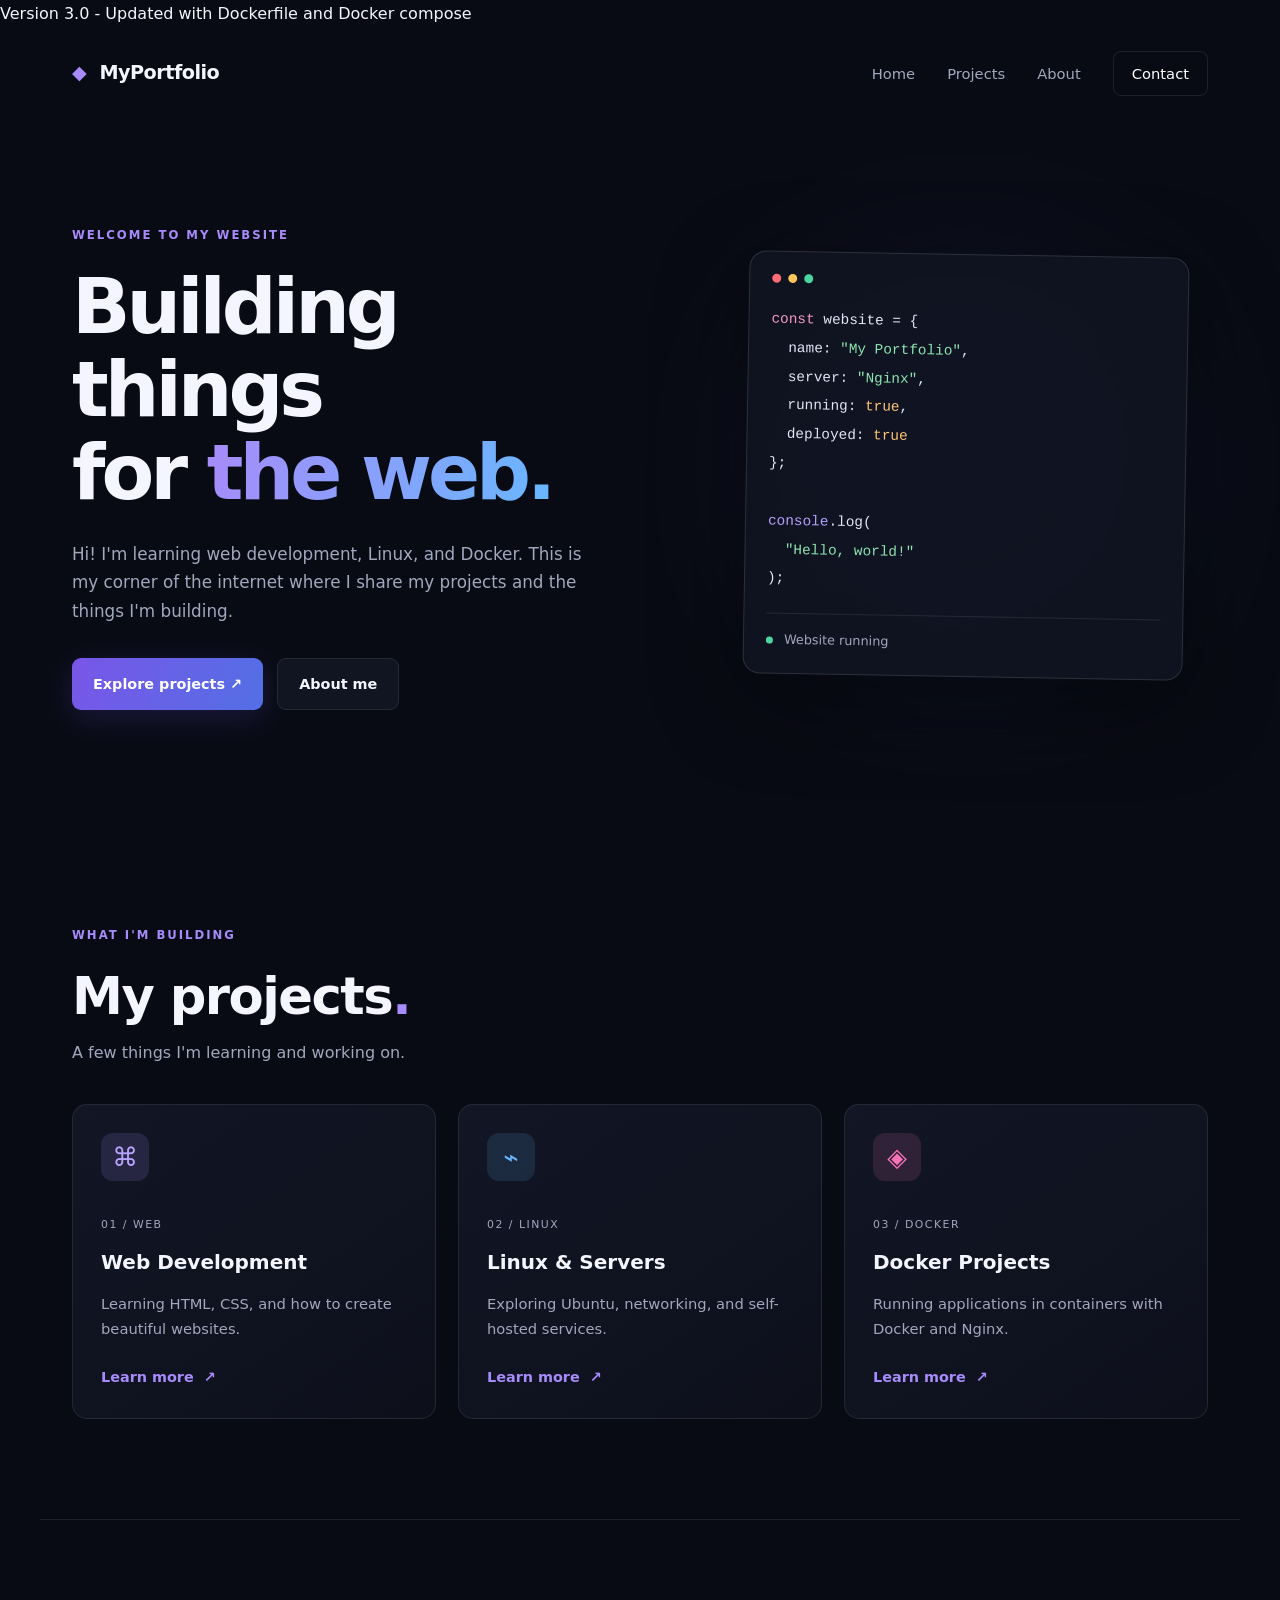
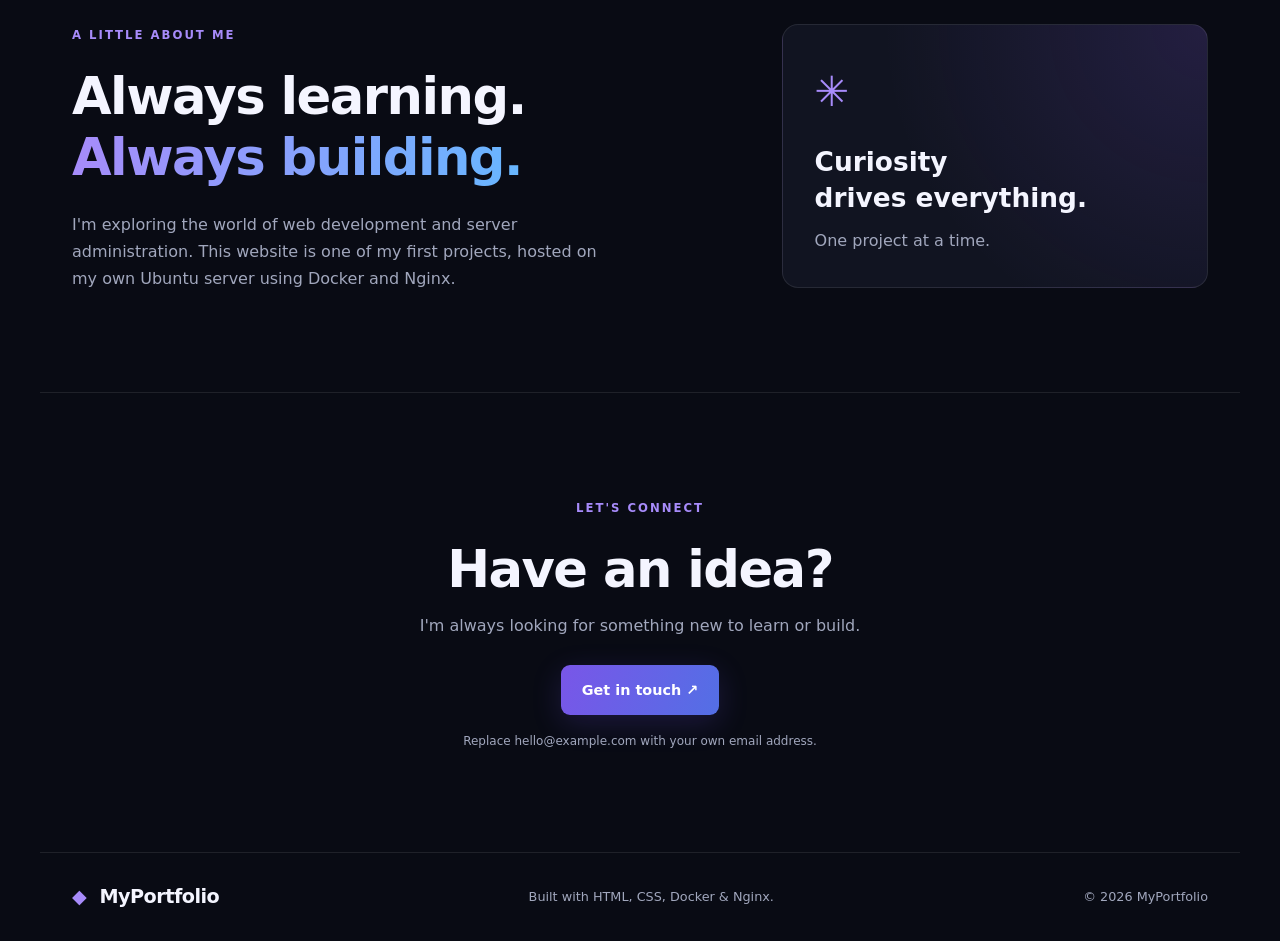
==== html/index.html @ b4fefd3a "Initial commit: Dockerized Nginx web server" ====
<!DOCTYPE html>
<html lang="en">
<head>
    <meta charset="UTF-8">
    <meta name="viewport" content="width=device-width, initial-scale=1.0">
    <meta name="description" content="My personal portfolio and web development projects.">
    <title>My Portfolio | Home</title>
    <link rel="stylesheet" href="style.css">
    <p>Version 3.0 - Updated with Dockerfile and Docker compose</p>
</head>
<body>

    <header class="navbar">
        <a href="#" class="logo"><span>◆</span> MyPortfolio</a>

        <nav>
            <a href="#home">Home</a>
            <a href="#projects">Projects</a>
            <a href="#about">About</a>
            <a href="#contact" class="nav-button">Contact</a>
        </nav>
    </header>

    <main>
        <section class="hero" id="home">
            <div class="hero-content">
                <span class="tag">WELCOME TO MY WEBSITE</span>

                <h1>Building things<br>for <span>the web.</span></h1>

                <p>
                    Hi! I'm learning web development, Linux, and Docker.
                    This is my corner of the internet where I share my
                    projects and the things I'm building.
                </p>

                <div class="hero-buttons">
                    <a href="#projects" class="button primary">Explore projects ↗</a>
                    <a href="#about" class="button secondary">About me</a>
                </div>
            </div>

            <div class="hero-art">
                <div class="glow"></div>
                <div class="code-card">
                    <div class="window-dots">
                        <span></span><span></span><span></span>
                    </div>
                    <pre><span class="pink">const</span> website = {
  name: <span class="green">"My Portfolio"</span>,
  server: <span class="green">"Nginx"</span>,
  running: <span class="orange">true</span>,
  deployed: <span class="orange">true</span>
};

<span class="purple">console</span>.log(
  <span class="green">"Hello, world!"</span>
);</pre>
                    <div class="status"><span></span> Website running</div>
                </div>
            </div>
        </section>

        <section class="projects section" id="projects">
            <div class="section-heading">
                <span class="tag">WHAT I'M BUILDING</span>
                <h2>My projects<span>.</span></h2>
                <p>A few things I'm learning and working on.</p>
            </div>

            <div class="project-grid">
                <article class="project-card">
                    <div class="project-icon purple-icon">⌘</div>
                    <span class="project-label">01 / WEB</span>
                    <h3>Web Development</h3>
                    <p>Learning HTML, CSS, and how to create beautiful websites.</p>
                    <a href="#contact">Learn more <span>↗</span></a>
                </article>

                <article class="project-card">
                    <div class="project-icon blue-icon">⌁</div>
                    <span class="project-label">02 / LINUX</span>
                    <h3>Linux & Servers</h3>
                    <p>Exploring Ubuntu, networking, and self-hosted services.</p>
                    <a href="#contact">Learn more <span>↗</span></a>
                </article>

                <article class="project-card">
                    <div class="project-icon pink-icon">◈</div>
                    <span class="project-label">03 / DOCKER</span>
                    <h3>Docker Projects</h3>
                    <p>Running applications in containers with Docker and Nginx.</p>
                    <a href="#contact">Learn more <span>↗</span></a>
                </article>
            </div>
        </section>

        <section class="about section" id="about">
            <div class="about-content">
                <span class="tag">A LITTLE ABOUT ME</span>
                <h2>Always learning.<br><span>Always building.</span></h2>
                <p>
                    I'm exploring the world of web development and server
                    administration. This website is one of my first projects,
                    hosted on my own Ubuntu server using Docker and Nginx.
                </p>
            </div>
            <div class="about-badge">
                <span class="badge-symbol">✳</span>
                <h3>Curiosity<br>drives everything.</h3>
                <p>One project at a time.</p>
            </div>
        </section>

        <section class="contact section" id="contact">
            <span class="tag">LET'S CONNECT</span>
            <h2>Have an idea?</h2>
            <p>I'm always looking for something new to learn or build.</p>
            <a class="button primary" href="mailto:hello@example.com">
                Get in touch ↗
            </a>
            <p class="small-note">
                Replace hello@example.com with your own email address.
            </p>
        </section>
    </main>

    <footer>
        <a href="#home" class="logo"><span>◆</span> MyPortfolio</a>
        <p>Built with HTML, CSS, Docker & Nginx.</p>
        <p>© 2026 MyPortfolio</p>
    </footer>

</body>
</html>
---- html/style.css ----
/* ---------- Base styles ---------- */

:root {
    --background: #090b14;
    --surface: #111421;
    --surface-light: #171b2b;
    --text: #f4f5ff;
    --muted: #a1a7bd;
    --purple: #a78bfa;
    --blue: #67b7ff;
    --border: rgba(255, 255, 255, 0.09);
}

* {
    margin: 0;
    padding: 0;
    box-sizing: border-box;
}

html {
    scroll-behavior: smooth;
    scroll-padding-top: 90px;
}

body {
    font-family: Inter, ui-sans-serif, system-ui, -apple-system,
        BlinkMacSystemFont, "Segoe UI", sans-serif;
    background: var(--background);
    color: var(--text);
    line-height: 1.7;
}

a {
    color: inherit;
    text-decoration: none;
}

::selection {
    background: #8b5cf6;
    color: white;
}

/* ---------- Navigation ---------- */

.navbar {
    max-width: 1200px;
    margin: 0 auto;
    padding: 24px 32px;
    display: flex;
    justify-content: space-between;
    align-items: center;
    gap: 24px;
}

.logo {
    font-size: 1.2rem;
    font-weight: 800;
    letter-spacing: -0.5px;
}

.logo span {
    color: var(--purple);
    margin-right: 7px;
}

nav {
    display: flex;
    align-items: center;
    gap: 32px;
}

nav a {
    color: var(--muted);
    font-size: 0.92rem;
    transition: color 0.2s ease;
}

nav a:hover {
    color: white;
}

nav .nav-button {
    border: 1px solid var(--border);
    padding: 9px 18px;
    border-radius: 8px;
    color: white;
}

/* ---------- Hero section ---------- */

.hero {
    max-width: 1200px;
    min-height: 590px;
    padding: 100px 32px 110px;
    margin: 0 auto;
    display: grid;
    grid-template-columns: 1.1fr 0.9fr;
    align-items: center;
    gap: 60px;
}

.tag {
    display: inline-block;
    color: var(--purple);
    font-size: 0.73rem;
    font-weight: 800;
    letter-spacing: 2px;
    margin-bottom: 20px;
}

.hero h1 {
    font-size: clamp(3rem, 6vw, 5.2rem);
    line-height: 1.08;
    letter-spacing: -4px;
    font-weight: 800;
}

.hero h1 span,
.about h2 span {
    background: linear-gradient(100deg, var(--purple), var(--blue));
    -webkit-background-clip: text;
    background-clip: text;
    color: transparent;
}

.hero-content > p {
    max-width: 510px;
    margin-top: 25px;
    color: var(--muted);
    font-size: 1.05rem;
}

.hero-buttons {
    display: flex;
    flex-wrap: wrap;
    gap: 14px;
    margin-top: 32px;
}

.button {
    display: inline-flex;
    align-items: center;
    justify-content: center;
    gap: 8px;
    border-radius: 9px;
    padding: 13px 21px;
    font-weight: 700;
    font-size: 0.9rem;
    transition: transform 0.2s ease, opacity 0.2s ease;
}

.button:hover {
    transform: translateY(-3px);
}

.primary {
    color: #fff;
    background: linear-gradient(110deg, #7956e8, #536fe5);
    box-shadow: 0 8px 30px rgba(104, 81, 229, 0.2);
}

.secondary {
    border: 1px solid var(--border);
    background: var(--surface);
}

/* ---------- Code illustration ---------- */

.hero-art {
    position: relative;
    display: grid;
    place-items: center;
    min-height: 330px;
}

.glow {
    position: absolute;
    width: 270px;
    height: 270px;
    background: linear-gradient(135deg, #7048e8, #168ed8);
    filter: blur(100px);
    opacity: 0.3;
    border-radius: 50%;
}

.code-card {
    position: relative;
    width: 100%;
    max-width: 440px;
    padding: 22px;
    border: 1px solid rgba(255, 255, 255, 0.13);
    border-radius: 17px;
    background: rgba(17, 20, 33, 0.92);
    box-shadow: 0 25px 90px rgba(0, 0, 0, 0.4);
    transform: rotate(1deg);
}

.window-dots {
    display: flex;
    gap: 7px;
    margin-bottom: 22px;
}

.window-dots span,
.status span {
    display: inline-block;
    width: 9px;
    height: 9px;
    border-radius: 50%;
}

.window-dots span:nth-child(1) {
    background: #ff6b77;
}

.window-dots span:nth-child(2) {
    background: #ffc45c;
}

.window-dots span:nth-child(3) {
    background: #4bd6a0;
}

.code-card pre {
    font-family: "SFMono-Regular", Consolas, monospace;
    font-size: clamp(0.72rem, 1.2vw, 0.9rem);
    line-height: 2;
    white-space: pre-wrap;
    overflow-wrap: anywhere;
    color: #e1e5f5;
}

.pink {
    color: #f59ac2;
}

.green {
    color: #8ce5b0;
}

.orange {
    color: #ffc477;
}

.purple {
    color: #b5a0ff;
}

.status {
    margin-top: 20px;
    padding-top: 15px;
    border-top: 1px solid var(--border);
    color: var(--muted);
    font-size: 0.8rem;
}

.status span {
    background: #4bd6a0;
    width: 7px;
    height: 7px;
    margin-right: 7px;
}

/* ---------- General sections ---------- */

.section {
    max-width: 1200px;
    margin: 0 auto;
    padding: 100px 32px;
}

.section-heading {
    margin-bottom: 38px;
}

.section-heading h2,
.contact h2 {
    font-size: clamp(2.2rem, 4vw, 3.2rem);
    line-height: 1.2;
    letter-spacing: -1.5px;
}

.section-heading h2 span {
    color: var(--purple);
}

.section-heading > p,
.contact > p {
    color: var(--muted);
    margin-top: 12px;
}

/* ---------- Project cards ---------- */

.project-grid {
    display: grid;
    grid-template-columns: repeat(3, minmax(0, 1fr));
    gap: 22px;
}

.project-card {
    padding: 28px;
    border-radius: 15px;
    border: 1px solid var(--border);
    background: linear-gradient(145deg, #121625, #0d101b);
    transition: transform 0.25s ease, border-color 0.25s ease;
}

.project-card:hover {
    transform: translateY(-6px);
    border-color: rgba(167, 139, 250, 0.5);
}

.project-icon {
    width: 48px;
    height: 48px;
    display: grid;
    place-items: center;
    font-size: 1.6rem;
    border-radius: 12px;
    margin-bottom: 28px;
}

.purple-icon {
    background: rgba(167, 139, 250, 0.14);
    color: #b9a4ff;
}

.blue-icon {
    background: rgba(103, 183, 255, 0.13);
    color: #67b7ff;
}

.pink-icon {
    background: rgba(244, 114, 182, 0.13);
    color: #f472b6;
}

.project-label {
    color: var(--muted);
    font-size: 0.68rem;
    letter-spacing: 1.5px;
}

.project-card h3 {
    margin-top: 8px;
    font-size: 1.25rem;
}

.project-card p {
    margin: 12px 0 22px;
    color: var(--muted);
    font-size: 0.92rem;
}

.project-card > a {
    color: var(--purple);
    font-size: 0.9rem;
    font-weight: 700;
}

.project-card > a span {
    margin-left: 5px;
}

/* ---------- About section ---------- */

.about {
    display: grid;
    grid-template-columns: 1.2fr 0.8fr;
    gap: 70px;
    align-items: center;
    border-top: 1px solid var(--border);
}

.about h2 {
    font-size: clamp(2.3rem, 4vw, 3.5rem);
    line-height: 1.2;
    letter-spacing: -1.5px;
}

.about-content > p {
    max-width: 540px;
    margin-top: 22px;
    color: var(--muted);
}

.about-badge {
    padding: 32px;
    border: 1px solid var(--border);
    border-radius: 16px;
    background: radial-gradient(
        circle at top right,
        rgba(139, 92, 246, 0.15),
        transparent 65%
    ), var(--surface);
}

.badge-symbol {
    font-size: 2.6rem;
    color: var(--purple);
}

.about-badge h3 {
    font-size: 1.65rem;
    line-height: 1.35;
    margin-top: 16px;
}

.about-badge p {
    color: var(--muted);
    margin-top: 12px;
}

/* ---------- Contact section ---------- */

.contact {
    text-align: center;
    border-top: 1px solid var(--border);
}

.contact .button {
    margin-top: 25px;
}

.contact .small-note {
    font-size: 0.75rem;
    margin-top: 16px;
}

/* ---------- Footer ---------- */

footer {
    max-width: 1200px;
    margin: 0 auto;
    padding: 28px 32px;
    display: flex;
    justify-content: space-between;
    align-items: center;
    gap: 20px;
    border-top: 1px solid var(--border);
}

footer p {
    color: var(--muted);
    font-size: 0.8rem;
}

/* ---------- Mobile layout ---------- */

@media (max-width: 800px) {
    .hero {
        grid-template-columns: 1fr;
        padding-top: 65px;
        gap: 35px;
    }

    .hero-art {
        min-height: 280px;
    }

    .project-grid {
        grid-template-columns: 1fr;
    }

    .about {
        grid-template-columns: 1fr;
        gap: 35px;
    }

    footer {
        flex-wrap: wrap;
    }
}

@media (max-width: 520px) {
    .navbar {
        padding: 20px;
        flex-wrap: wrap;
    }

    nav {
        width: 100%;
        justify-content: space-between;
        gap: 12px;
    }

    nav a {
        font-size: 0.82rem;
    }

    nav .nav-button {
        padding: 6px 10px;
    }

    .hero,
    .section {
        padding: 65px 22px;
    }

    .hero h1 {
        font-size: 3rem;
        letter-spacing: -2px;
    }

    .code-card {
        padding: 17px;
    }

    footer {
        padding: 25px 22px;
        flex-direction: column;
        align-items: flex-start;
    }
}
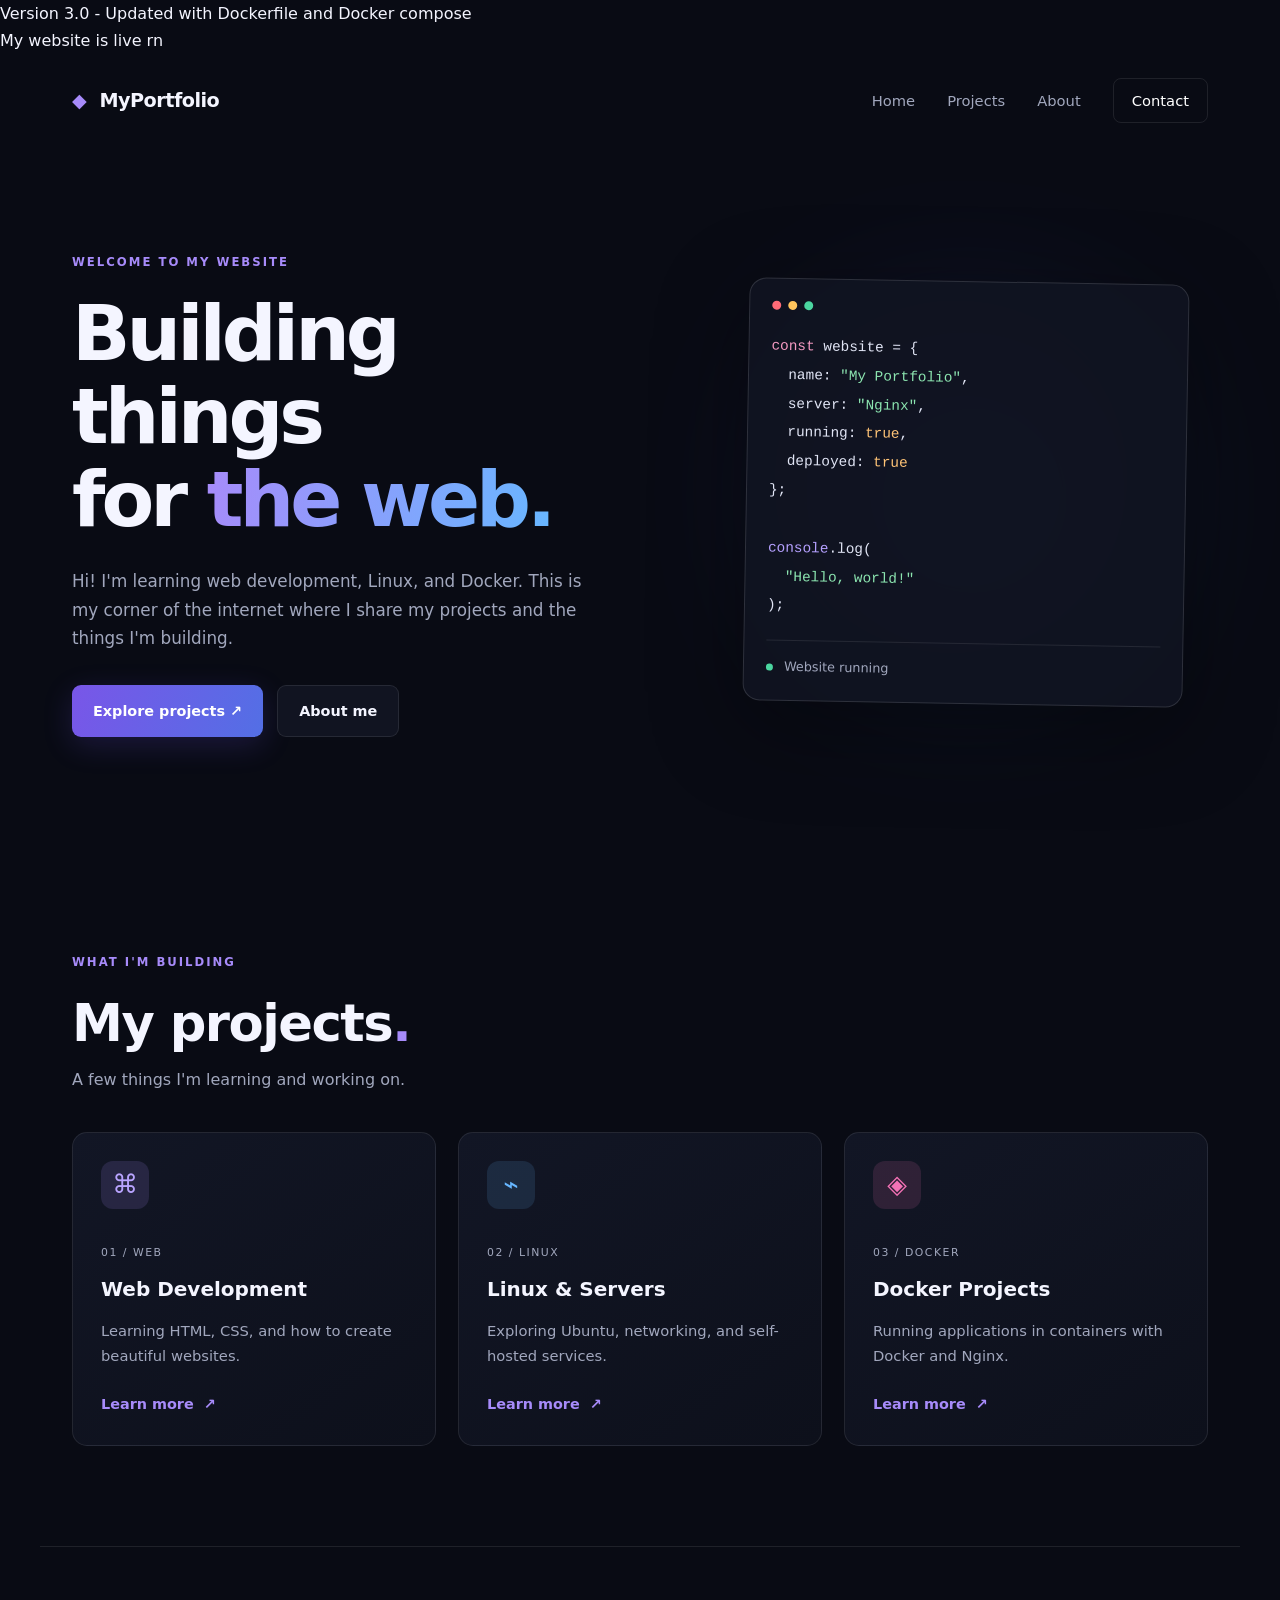
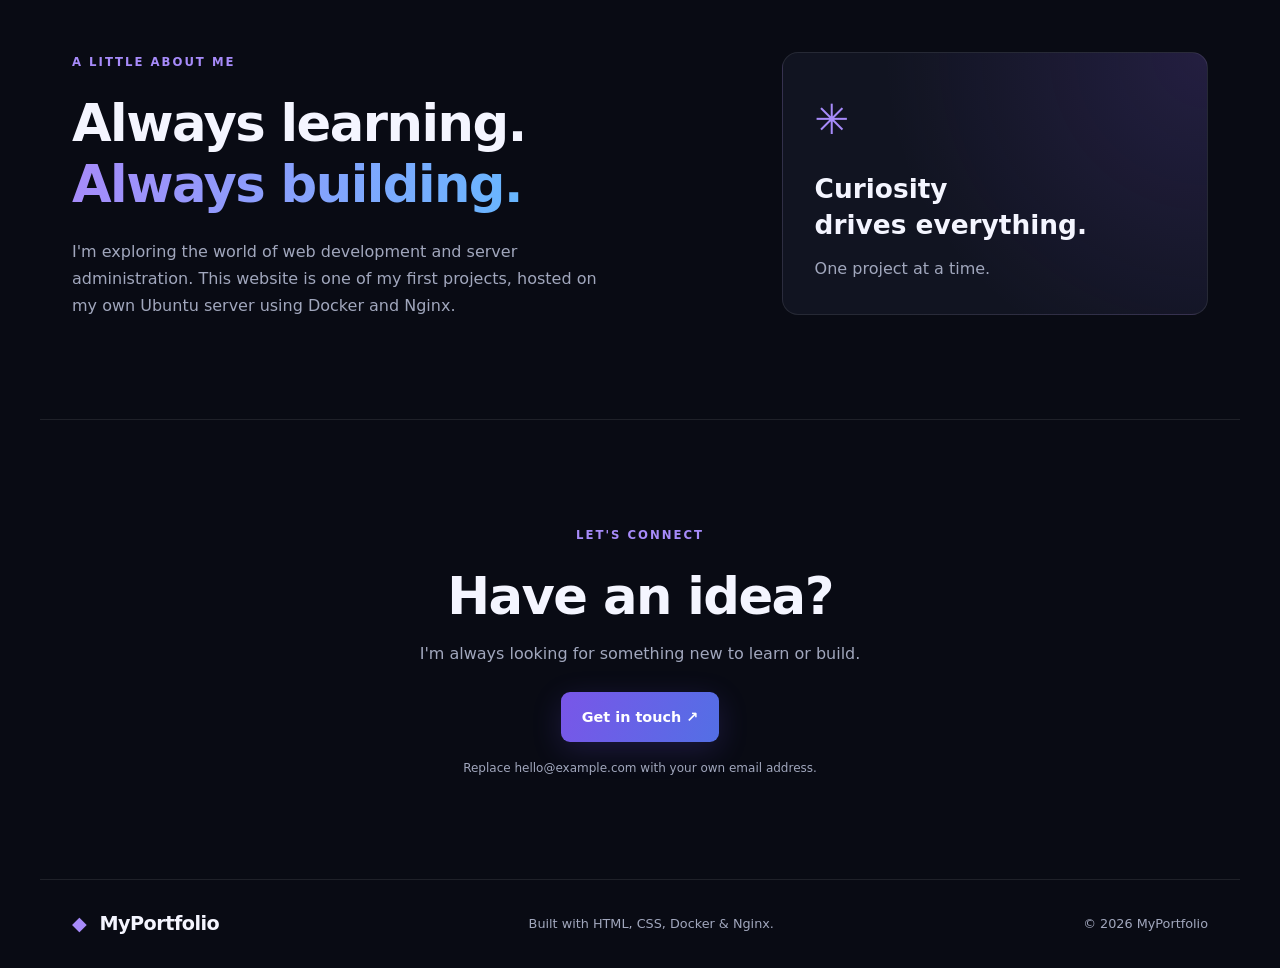
==== commit f8f58855: "Update website" ====
--- a/html/index.html
+++ b/html/index.html
@@ -8,6 +8,7 @@
     <title>My Portfolio | Home</title>
     <link rel="stylesheet" href="style.css">
     <p>Version 3.0 - Updated with Dockerfile and Docker compose</p>
+    <p>My website is live rn</p>
 </head>
 <body>
 
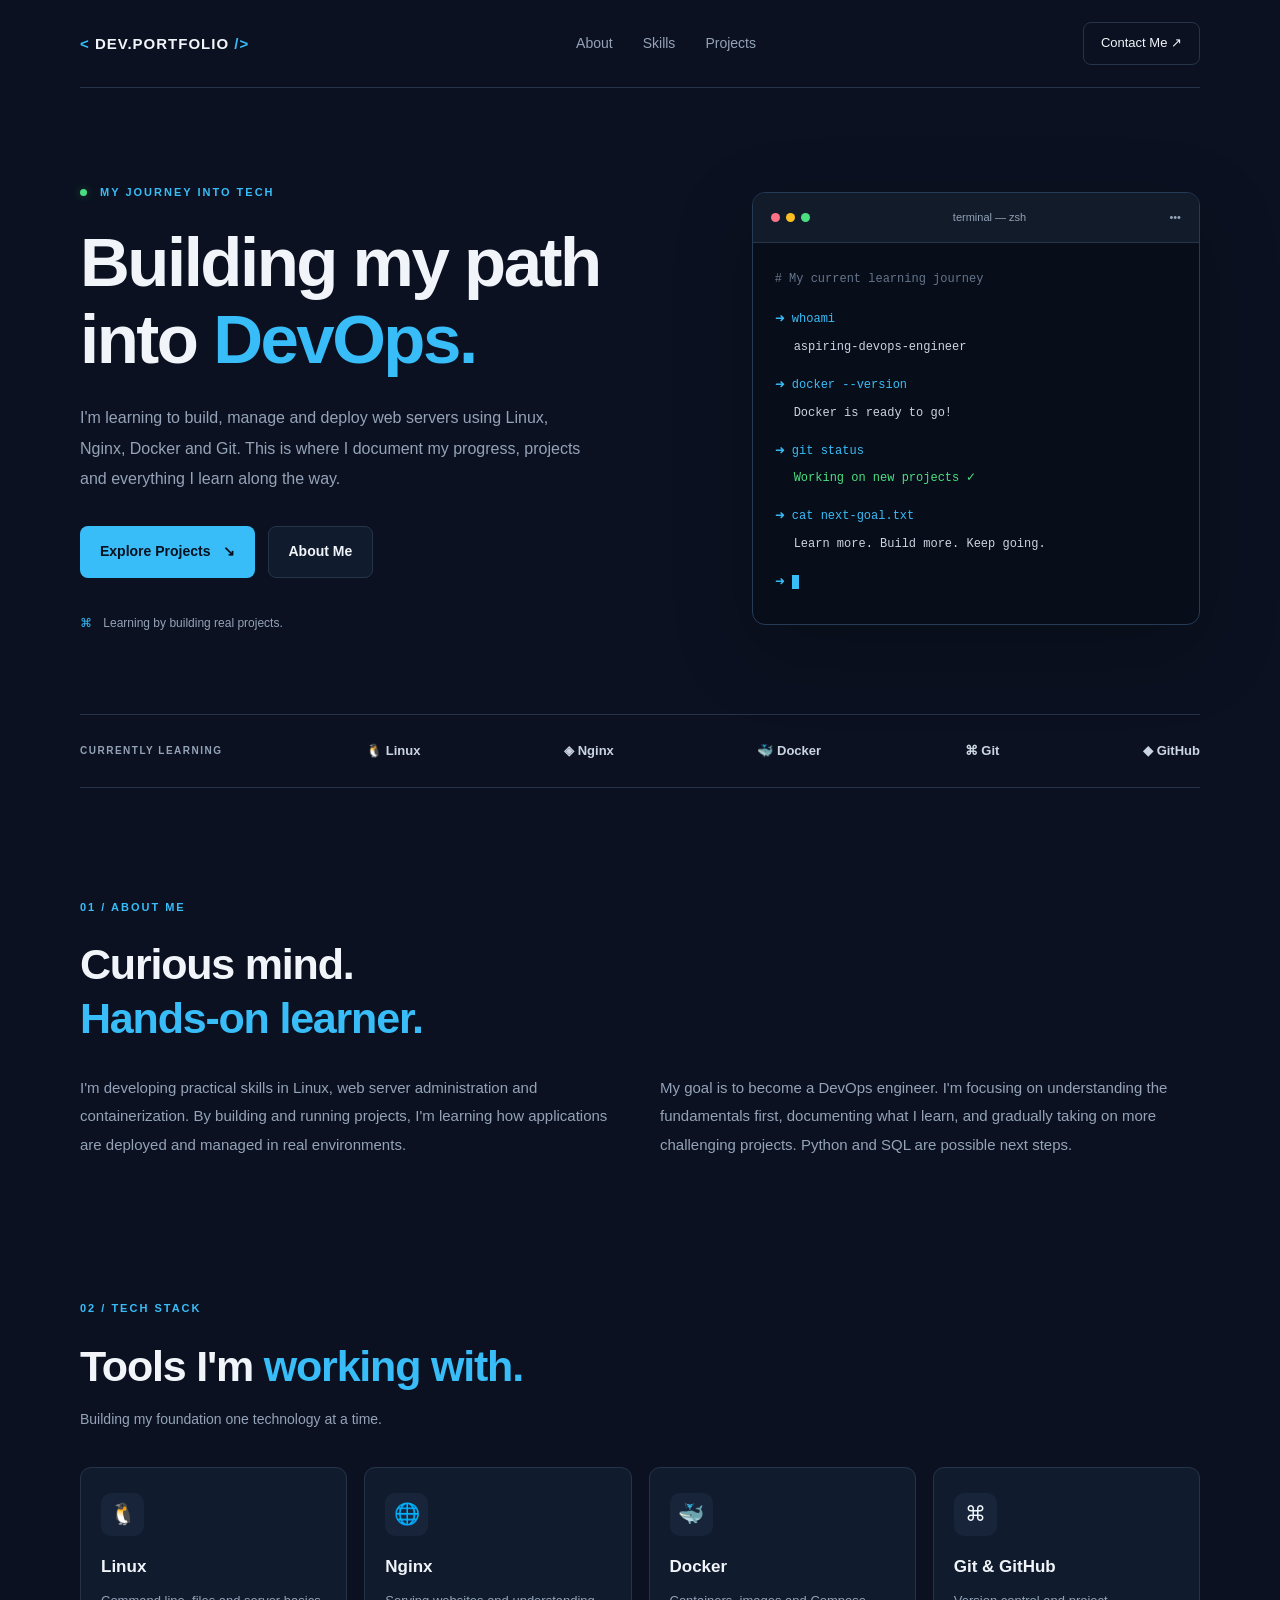
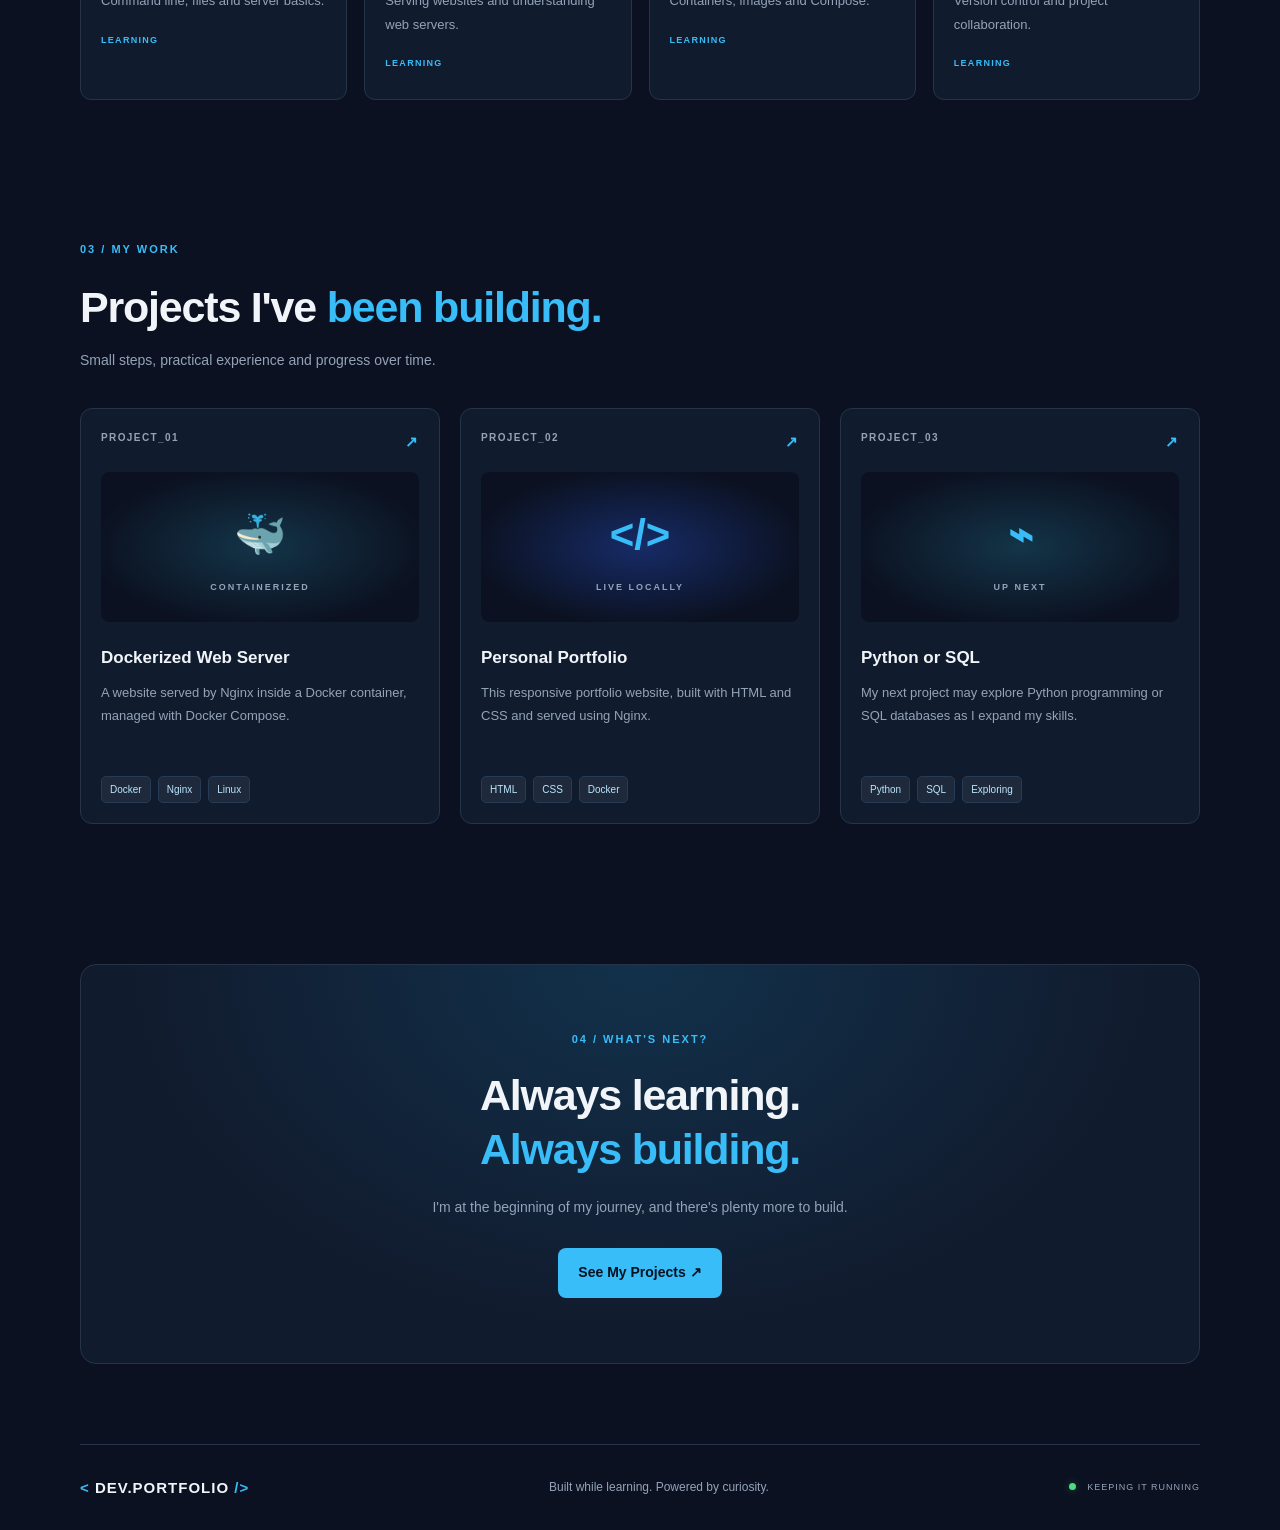
==== commit 9abfbaa5: "Update portfolio design" ====
--- a/html/index.html
+++ b/html/index.html
@@ -4,134 +4,201 @@
 <head>
     <meta charset="UTF-8">
     <meta name="viewport" content="width=device-width, initial-scale=1.0">
-    <meta name="description" content="My personal portfolio and web development projects.">
-    <title>My Portfolio | Home</title>
+    <meta name="description" content="My personal portfolio showcasing my journey into DevOps, Linux, Docker and web servers.">
+    <title>My Portfolio | Aspiring DevOps Engineer</title>
     <link rel="stylesheet" href="style.css">
-    <p>Version 3.0 - Updated with Dockerfile and Docker compose</p>
-    <p>My website is live rn</p>
 </head>
 <body>
 
     <header class="navbar">
-        <a href="#" class="logo"><span>◆</span> MyPortfolio</a>
+        <a href="#" class="logo"><span>&lt;</span> DEV.PORTFOLIO <span>/&gt;</span></a>
 
         <nav>
-            <a href="#home">Home</a>
+            <a href="#about">About</a>
+            <a href="#skills">Skills</a>
             <a href="#projects">Projects</a>
-            <a href="#about">About</a>
-            <a href="#contact" class="nav-button">Contact</a>
         </nav>
+
+        <a href="#contact" class="nav-button">Contact Me ↗</a>
     </header>
 
     <main>
-        <section class="hero" id="home">
+        <section class="hero">
             <div class="hero-content">
-                <span class="tag">WELCOME TO MY WEBSITE</span>
-
-                <h1>Building things<br>for <span>the web.</span></h1>
-
-                <p>
-                    Hi! I'm learning web development, Linux, and Docker.
-                    This is my corner of the internet where I share my
-                    projects and the things I'm building.
+                <p class="eyebrow"><span class="status-dot"></span> MY JOURNEY INTO TECH</p>
+
+                <h1>Building my path<br>into <span class="highlight">DevOps.</span></h1>
+
+                <p class="hero-description">
+                    I'm learning to build, manage and deploy web servers using
+                    Linux, Nginx, Docker and Git. This is where I document my
+                    progress, projects and everything I learn along the way.
                 </p>
 
                 <div class="hero-buttons">
-                    <a href="#projects" class="button primary">Explore projects ↗</a>
-                    <a href="#about" class="button secondary">About me</a>
-                </div>
-            </div>
-
-            <div class="hero-art">
-                <div class="glow"></div>
-                <div class="code-card">
+                    <a href="#projects" class="button primary">Explore Projects <span>↘</span></a>
+                    <a href="#about" class="button secondary">About Me</a>
+                </div>
+
+                <div class="hero-note">
+                    <span>⌘</span> Learning by building real projects.
+                </div>
+            </div>
+
+            <div class="terminal">
+                <div class="terminal-header">
                     <div class="window-dots">
                         <span></span><span></span><span></span>
                     </div>
-                    <pre><span class="pink">const</span> website = {
-  name: <span class="green">"My Portfolio"</span>,
-  server: <span class="green">"Nginx"</span>,
-  running: <span class="orange">true</span>,
-  deployed: <span class="orange">true</span>
-};
-
-<span class="purple">console</span>.log(
-  <span class="green">"Hello, world!"</span>
-);</pre>
-                    <div class="status"><span></span> Website running</div>
-                </div>
-            </div>
-        </section>
-
-        <section class="projects section" id="projects">
-            <div class="section-heading">
-                <span class="tag">WHAT I'M BUILDING</span>
-                <h2>My projects<span>.</span></h2>
-                <p>A few things I'm learning and working on.</p>
-            </div>
-
-            <div class="project-grid">
+                    <span class="terminal-title">terminal — zsh</span>
+                    <span class="terminal-menu">•••</span>
+                </div>
+
+                <div class="terminal-body">
+                    <p class="terminal-muted"># My current learning journey</p>
+                    <p><span class="prompt">➜</span> <span class="terminal-blue">whoami</span></p>
+                    <p class="terminal-output">aspiring-devops-engineer</p>
+
+                    <p><span class="prompt">➜</span> <span class="terminal-blue">docker --version</span></p>
+                    <p class="terminal-output">Docker is ready to go!</p>
+
+                    <p><span class="prompt">➜</span> <span class="terminal-blue">git status</span></p>
+                    <p class="terminal-green">Working on new projects ✓</p>
+
+                    <p><span class="prompt">➜</span> <span class="terminal-blue">cat next-goal.txt</span></p>
+                    <p class="terminal-output">Learn more. Build more. Keep going.</p>
+
+                    <p class="terminal-line"><span class="prompt">➜</span> <span class="cursor"></span></p>
+                </div>
+            </div>
+        </section>
+
+        <section class="tech-strip">
+            <span>CURRENTLY LEARNING</span>
+            <div>🐧 Linux</div>
+            <div>◈ Nginx</div>
+            <div>🐳 Docker</div>
+            <div>⌘ Git</div>
+            <div>◆ GitHub</div>
+        </section>
+
+        <section class="section" id="about">
+            <p class="eyebrow">01 / ABOUT ME</p>
+            <h2>Curious mind.<br><span class="highlight">Hands-on learner.</span></h2>
+
+            <div class="about-grid">
+                <p class="section-copy">
+                    I'm developing practical skills in Linux, web server
+                    administration and containerization. By building and
+                    running projects, I'm learning how applications are
+                    deployed and managed in real environments.
+                </p>
+
+                <p class="section-copy">
+                    My goal is to become a DevOps engineer. I'm focusing on
+                    understanding the fundamentals first, documenting what
+                    I learn, and gradually taking on more challenging projects.
+                    Python and SQL are possible next steps.
+                </p>
+            </div>
+        </section>
+
+        <section class="section" id="skills">
+            <p class="eyebrow">02 / TECH STACK</p>
+            <h2>Tools I'm <span class="highlight">working with.</span></h2>
+            <p class="section-intro">Building my foundation one technology at a time.</p>
+
+            <div class="skills-grid">
+                <article class="skill-card">
+                    <span class="skill-icon">🐧</span>
+                    <h3>Linux</h3>
+                    <p>Command line, files and server basics.</p>
+                    <span class="skill-label">LEARNING</span>
+                </article>
+
+                <article class="skill-card">
+                    <span class="skill-icon">🌐</span>
+                    <h3>Nginx</h3>
+                    <p>Serving websites and understanding web servers.</p>
+                    <span class="skill-label">LEARNING</span>
+                </article>
+
+                <article class="skill-card">
+                    <span class="skill-icon">🐳</span>
+                    <h3>Docker</h3>
+                    <p>Containers, images and Compose.</p>
+                    <span class="skill-label">LEARNING</span>
+                </article>
+
+                <article class="skill-card">
+                    <span class="skill-icon">⌘</span>
+                    <h3>Git & GitHub</h3>
+                    <p>Version control and project collaboration.</p>
+                    <span class="skill-label">LEARNING</span>
+                </article>
+            </div>
+        </section>
+
+        <section class="section" id="projects">
+            <p class="eyebrow">03 / MY WORK</p>
+            <h2>Projects I've <span class="highlight">been building.</span></h2>
+            <p class="section-intro">Small steps, practical experience and progress over time.</p>
+
+            <div class="projects-grid">
                 <article class="project-card">
-                    <div class="project-icon purple-icon">⌘</div>
-                    <span class="project-label">01 / WEB</span>
-                    <h3>Web Development</h3>
-                    <p>Learning HTML, CSS, and how to create beautiful websites.</p>
-                    <a href="#contact">Learn more <span>↗</span></a>
+                    <div class="project-number">PROJECT_01 <span>↗</span></div>
+                    <div class="project-visual docker-visual">
+                        <div class="visual-symbol">🐳</div>
+                        <span>CONTAINERIZED</span>
+                    </div>
+                    <h3>Dockerized Web Server</h3>
+                    <p>A website served by Nginx inside a Docker container, managed with Docker Compose.</p>
+                    <div class="tags">
+                        <span>Docker</span><span>Nginx</span><span>Linux</span>
+                    </div>
                 </article>
 
                 <article class="project-card">
-                    <div class="project-icon blue-icon">⌁</div>
-                    <span class="project-label">02 / LINUX</span>
-                    <h3>Linux & Servers</h3>
-                    <p>Exploring Ubuntu, networking, and self-hosted services.</p>
-                    <a href="#contact">Learn more <span>↗</span></a>
+                    <div class="project-number">PROJECT_02 <span>↗</span></div>
+                    <div class="project-visual web-visual">
+                        <div class="visual-symbol">&lt;/&gt;</div>
+                        <span>LIVE LOCALLY</span>
+                    </div>
+                    <h3>Personal Portfolio</h3>
+                    <p>This responsive portfolio website, built with HTML and CSS and served using Nginx.</p>
+                    <div class="tags">
+                        <span>HTML</span><span>CSS</span><span>Docker</span>
+                    </div>
                 </article>
 
                 <article class="project-card">
-                    <div class="project-icon pink-icon">◈</div>
-                    <span class="project-label">03 / DOCKER</span>
-                    <h3>Docker Projects</h3>
-                    <p>Running applications in containers with Docker and Nginx.</p>
-                    <a href="#contact">Learn more <span>↗</span></a>
-                </article>
-            </div>
-        </section>
-
-        <section class="about section" id="about">
-            <div class="about-content">
-                <span class="tag">A LITTLE ABOUT ME</span>
-                <h2>Always learning.<br><span>Always building.</span></h2>
-                <p>
-                    I'm exploring the world of web development and server
-                    administration. This website is one of my first projects,
-                    hosted on my own Ubuntu server using Docker and Nginx.
-                </p>
-            </div>
-            <div class="about-badge">
-                <span class="badge-symbol">✳</span>
-                <h3>Curiosity<br>drives everything.</h3>
-                <p>One project at a time.</p>
-            </div>
-        </section>
-
-        <section class="contact section" id="contact">
-            <span class="tag">LET'S CONNECT</span>
-            <h2>Have an idea?</h2>
-            <p>I'm always looking for something new to learn or build.</p>
-            <a class="button primary" href="mailto:hello@example.com">
-                Get in touch ↗
-            </a>
-            <p class="small-note">
-                Replace hello@example.com with your own email address.
-            </p>
+                    <div class="project-number">PROJECT_03 <span>↗</span></div>
+                    <div class="project-visual future-visual">
+                        <div class="visual-symbol">⌁</div>
+                        <span>UP NEXT</span>
+                    </div>
+                    <h3>Python or SQL</h3>
+                    <p>My next project may explore Python programming or SQL databases as I expand my skills.</p>
+                    <div class="tags">
+                        <span>Python</span><span>SQL</span><span>Exploring</span>
+                    </div>
+                </article>
+            </div>
+        </section>
+
+        <section class="contact-section" id="contact">
+            <p class="eyebrow">04 / WHAT'S NEXT?</p>
+            <h2>Always learning.<br><span class="highlight">Always building.</span></h2>
+            <p>I'm at the beginning of my journey, and there's plenty more to build.</p>
+            <a href="#projects" class="button primary">See My Projects ↗</a>
         </section>
     </main>
 
     <footer>
-        <a href="#home" class="logo"><span>◆</span> MyPortfolio</a>
-        <p>Built with HTML, CSS, Docker & Nginx.</p>
-        <p>© 2026 MyPortfolio</p>
+        <a href="#" class="logo"><span>&lt;</span> DEV.PORTFOLIO <span>/&gt;</span></a>
+        <p>Built while learning. Powered by curiosity.</p>
+        <span class="footer-status"><span class="status-dot"></span> KEEPING IT RUNNING</span>
     </footer>
 
 </body>
-</html>
+</html>
--- a/html/style.css
+++ b/html/style.css
@@ -1,34 +1,33 @@
 
-/* ---------- Base styles ---------- */
+/* =========================
+   COLORS AND GLOBAL STYLES
+========================= */
 
 :root {
-    --background: #090b14;
-    --surface: #111421;
-    --surface-light: #171b2b;
-    --text: #f4f5ff;
-    --muted: #a1a7bd;
-    --purple: #a78bfa;
-    --blue: #67b7ff;
-    --border: rgba(255, 255, 255, 0.09);
+    --bg: #0b1120;
+    --surface: #111b2e;
+    --surface-light: #17243a;
+    --text: #f1f5f9;
+    --muted: #94a3b8;
+    --accent: #38bdf8;
+    --accent-dark: #0284c7;
+    --border: #263449;
+    --green: #4ade80;
 }
 
 * {
     margin: 0;
     padding: 0;
     box-sizing: border-box;
-}
-
-html {
     scroll-behavior: smooth;
-    scroll-padding-top: 90px;
 }
 
 body {
-    font-family: Inter, ui-sans-serif, system-ui, -apple-system,
-        BlinkMacSystemFont, "Segoe UI", sans-serif;
-    background: var(--background);
+    background: var(--bg);
     color: var(--text);
+    font-family: -apple-system, BlinkMacSystemFont, "Segoe UI", sans-serif;
     line-height: 1.7;
+    -webkit-font-smoothing: antialiased;
 }
 
 a {
@@ -37,104 +36,120 @@
 }
 
 ::selection {
-    background: #8b5cf6;
-    color: white;
-}
-
-/* ---------- Navigation ---------- */
+    background: var(--accent);
+    color: var(--bg);
+}
+
+/* =========================
+   NAVIGATION
+========================= */
 
 .navbar {
-    max-width: 1200px;
+    width: min(1120px, 90%);
     margin: 0 auto;
-    padding: 24px 32px;
-    display: flex;
+    min-height: 88px;
+    display: flex;
+    align-items: center;
     justify-content: space-between;
-    align-items: center;
     gap: 24px;
+    border-bottom: 1px solid var(--border);
 }
 
 .logo {
-    font-size: 1.2rem;
-    font-weight: 800;
-    letter-spacing: -0.5px;
+    font-size: 15px;
+    font-weight: 800;
+    letter-spacing: 1px;
+    white-space: nowrap;
 }
 
 .logo span {
-    color: var(--purple);
-    margin-right: 7px;
-}
-
-nav {
-    display: flex;
-    align-items: center;
-    gap: 32px;
-}
-
-nav a {
-    color: var(--muted);
-    font-size: 0.92rem;
+    color: var(--accent);
+}
+
+.navbar nav {
+    display: flex;
+    gap: 30px;
+}
+
+.navbar nav a {
+    color: var(--muted);
+    font-size: 14px;
     transition: color 0.2s ease;
 }
 
-nav a:hover {
-    color: white;
-}
-
-nav .nav-button {
+.navbar nav a:hover {
+    color: var(--accent);
+}
+
+.nav-button {
     border: 1px solid var(--border);
-    padding: 9px 18px;
+    padding: 9px 17px;
     border-radius: 8px;
-    color: white;
-}
-
-/* ---------- Hero section ---------- */
+    font-size: 13px;
+    transition: 0.2s ease;
+}
+
+.nav-button:hover {
+    border-color: var(--accent);
+    color: var(--accent);
+}
+
+/* =========================
+   HERO SECTION
+========================= */
 
 .hero {
-    max-width: 1200px;
-    min-height: 590px;
-    padding: 100px 32px 110px;
+    width: min(1120px, 90%);
+    min-height: 570px;
     margin: 0 auto;
+    padding: 95px 0 80px;
     display: grid;
-    grid-template-columns: 1.1fr 0.9fr;
-    align-items: center;
-    gap: 60px;
-}
-
-.tag {
+    grid-template-columns: 1.15fr 0.85fr;
+    align-items: center;
+    gap: 65px;
+}
+
+.eyebrow {
+    color: var(--accent);
+    font-size: 11px;
+    font-weight: 800;
+    letter-spacing: 2px;
+    margin-bottom: 22px;
+}
+
+.status-dot {
     display: inline-block;
-    color: var(--purple);
-    font-size: 0.73rem;
-    font-weight: 800;
-    letter-spacing: 2px;
-    margin-bottom: 20px;
+    width: 7px;
+    height: 7px;
+    background: var(--green);
+    border-radius: 50%;
+    margin-right: 8px;
+    box-shadow: 0 0 10px #4ade8050;
 }
 
 .hero h1 {
-    font-size: clamp(3rem, 6vw, 5.2rem);
-    line-height: 1.08;
-    letter-spacing: -4px;
-    font-weight: 800;
-}
-
-.hero h1 span,
-.about h2 span {
-    background: linear-gradient(100deg, var(--purple), var(--blue));
-    -webkit-background-clip: text;
-    background-clip: text;
-    color: transparent;
-}
-
-.hero-content > p {
+    font-size: clamp(42px, 5.5vw, 69px);
+    line-height: 1.12;
+    letter-spacing: -2.5px;
+    font-weight: 800;
+    margin-bottom: 25px;
+}
+
+.highlight {
+    color: var(--accent);
+}
+
+.hero-description {
+    color: var(--muted);
     max-width: 510px;
-    margin-top: 25px;
-    color: var(--muted);
-    font-size: 1.05rem;
+    font-size: 16px;
+    line-height: 1.9;
 }
 
 .hero-buttons {
     display: flex;
     flex-wrap: wrap;
-    gap: 14px;
+    gap: 13px;
     margin-top: 32px;
 }
 
@@ -142,12 +157,12 @@
     display: inline-flex;
     align-items: center;
     justify-content: center;
-    gap: 8px;
-    border-radius: 9px;
-    padding: 13px 21px;
+    gap: 12px;
+    padding: 13px 20px;
+    border-radius: 8px;
+    font-size: 14px;
     font-weight: 700;
-    font-size: 0.9rem;
-    transition: transform 0.2s ease, opacity 0.2s ease;
+    transition: transform 0.2s ease, background 0.2s ease;
 }
 
 .button:hover {
@@ -155,9 +170,12 @@
 }
 
 .primary {
-    color: #fff;
-    background: linear-gradient(110deg, #7956e8, #536fe5);
-    box-shadow: 0 8px 30px rgba(104, 81, 229, 0.2);
+    color: #06111f;
+    background: var(--accent);
+}
+
+.primary:hover {
+    background: #7dd3fc;
 }
 
 .secondary {
@@ -165,352 +183,495 @@
     background: var(--surface);
 }
 
-/* ---------- Code illustration ---------- */
-
-.hero-art {
-    position: relative;
-    display: grid;
-    place-items: center;
-    min-height: 330px;
-}
-
-.glow {
-    position: absolute;
-    width: 270px;
-    height: 270px;
-    background: linear-gradient(135deg, #7048e8, #168ed8);
-    filter: blur(100px);
-    opacity: 0.3;
-    border-radius: 50%;
-}
-
-.code-card {
-    position: relative;
-    width: 100%;
-    max-width: 440px;
-    padding: 22px;
-    border: 1px solid rgba(255, 255, 255, 0.13);
-    border-radius: 17px;
-    background: rgba(17, 20, 33, 0.92);
-    box-shadow: 0 25px 90px rgba(0, 0, 0, 0.4);
-    transform: rotate(1deg);
+.secondary:hover {
+    border-color: var(--accent);
+}
+
+.hero-note {
+    color: var(--muted);
+    font-size: 12px;
+    margin-top: 35px;
+}
+
+.hero-note span {
+    color: var(--accent);
+    margin-right: 8px;
+}
+
+/* =========================
+   TERMINAL CARD
+========================= */
+
+.terminal {
+    overflow: hidden;
+    background: #080e19;
+    border: 1px solid #263b55;
+    border-radius: 13px;
+    box-shadow: 0 25px 80px #00000035;
+}
+
+.terminal-header {
+    display: flex;
+    align-items: center;
+    justify-content: space-between;
+    padding: 15px 18px;
+    background: #111b2a;
+    border-bottom: 1px solid var(--border);
 }
 
 .window-dots {
     display: flex;
-    gap: 7px;
-    margin-bottom: 22px;
-}
-
-.window-dots span,
-.status span {
-    display: inline-block;
+    gap: 6px;
+}
+
+.window-dots span {
     width: 9px;
     height: 9px;
     border-radius: 50%;
+    background: #64748b;
 }
 
 .window-dots span:nth-child(1) {
-    background: #ff6b77;
+    background: #fb7185;
 }
 
 .window-dots span:nth-child(2) {
-    background: #ffc45c;
+    background: #fbbf24;
 }
 
 .window-dots span:nth-child(3) {
-    background: #4bd6a0;
-}
-
-.code-card pre {
+    background: #4ade80;
+}
+
+.terminal-title,
+.terminal-menu {
+    color: var(--muted);
+    font-size: 11px;
+}
+
+.terminal-body {
+    padding: 25px 22px;
     font-family: "SFMono-Regular", Consolas, monospace;
-    font-size: clamp(0.72rem, 1.2vw, 0.9rem);
-    line-height: 2;
-    white-space: pre-wrap;
+    font-size: 12px;
+    line-height: 1.9;
     overflow-wrap: anywhere;
-    color: #e1e5f5;
-}
-
-.pink {
-    color: #f59ac2;
-}
-
-.green {
-    color: #8ce5b0;
-}
-
-.orange {
-    color: #ffc477;
-}
-
-.purple {
-    color: #b5a0ff;
-}
-
-.status {
+}
+
+.terminal-body p {
+    margin-bottom: 5px;
+}
+
+.terminal-muted {
+    color: #64748b;
+    margin-bottom: 18px !important;
+}
+
+.prompt,
+.terminal-blue {
+    color: var(--accent);
+}
+
+.terminal-output {
+    color: #cbd5e1;
+    padding-left: 19px;
+    margin-bottom: 15px !important;
+}
+
+.terminal-green {
+    color: var(--green);
+    padding-left: 19px;
+    margin-bottom: 15px !important;
+}
+
+.cursor {
+    display: inline-block;
+    width: 7px;
+    height: 14px;
+    background: var(--accent);
+    vertical-align: middle;
+    animation: blink 1s steps(2, start) infinite;
+}
+
+@keyframes blink {
+    to {
+        visibility: hidden;
+    }
+}
+
+/* =========================
+   TECH STRIP
+========================= */
+
+.tech-strip {
+    width: min(1120px, 90%);
+    margin: 0 auto;
+    padding: 25px 0;
+    border-top: 1px solid var(--border);
+    border-bottom: 1px solid var(--border);
+    display: flex;
+    align-items: center;
+    justify-content: space-between;
+    flex-wrap: wrap;
+    gap: 20px;
+}
+
+.tech-strip > span {
+    color: var(--muted);
+    font-size: 10px;
+    letter-spacing: 1.5px;
+    font-weight: 800;
+}
+
+.tech-strip div {
+    color: #cbd5e1;
+    font-size: 13px;
+    font-weight: 600;
+}
+
+/* =========================
+   GENERAL SECTIONS
+========================= */
+
+.section {
+    width: min(1120px, 90%);
+    margin: 0 auto;
+    padding: 110px 0 30px;
+    scroll-margin-top: 25px;
+}
+
+.section h2,
+.contact-section h2 {
+    font-size: clamp(30px, 4vw, 43px);
+    line-height: 1.25;
+    letter-spacing: -1.2px;
+}
+
+.section-intro {
+    color: var(--muted);
+    margin-top: 14px;
+    font-size: 14px;
+}
+
+.about-grid {
+    display: grid;
+    grid-template-columns: 1fr 1fr;
+    gap: 40px;
+    margin-top: 28px;
+}
+
+.section-copy {
+    color: var(--muted);
+    max-width: 550px;
+    font-size: 15px;
+    line-height: 1.9;
+}
+
+/* =========================
+   SKILLS
+========================= */
+
+.skills-grid {
+    display: grid;
+    grid-template-columns: repeat(4, minmax(0, 1fr));
+    gap: 17px;
+    margin-top: 35px;
+}
+
+.skill-card {
+    background: var(--surface);
+    border: 1px solid var(--border);
+    border-radius: 11px;
+    padding: 25px 20px;
+    transition: transform 0.25s ease, border-color 0.25s ease;
+}
+
+.skill-card:hover,
+.project-card:hover {
+    transform: translateY(-5px);
+    border-color: var(--accent-dark);
+}
+
+.skill-icon {
+    display: inline-flex;
+    align-items: center;
+    justify-content: center;
+    width: 43px;
+    height: 43px;
+    border-radius: 10px;
+    background: var(--surface-light);
+    font-size: 21px;
+    margin-bottom: 17px;
+}
+
+.skill-card h3,
+.project-card h3 {
+    font-size: 17px;
+    margin-bottom: 8px;
+}
+
+.skill-card p,
+.project-card > p {
+    color: var(--muted);
+    font-size: 13px;
+    line-height: 1.8;
+}
+
+.skill-label {
+    display: inline-block;
+    color: var(--accent);
+    font-size: 9px;
+    letter-spacing: 1.3px;
+    font-weight: 800;
     margin-top: 20px;
-    padding-top: 15px;
-    border-top: 1px solid var(--border);
-    color: var(--muted);
-    font-size: 0.8rem;
-}
-
-.status span {
-    background: #4bd6a0;
-    width: 7px;
-    height: 7px;
-    margin-right: 7px;
-}
-
-/* ---------- General sections ---------- */
-
-.section {
-    max-width: 1200px;
-    margin: 0 auto;
-    padding: 100px 32px;
-}
-
-.section-heading {
-    margin-bottom: 38px;
-}
-
-.section-heading h2,
-.contact h2 {
-    font-size: clamp(2.2rem, 4vw, 3.2rem);
-    line-height: 1.2;
-    letter-spacing: -1.5px;
-}
-
-.section-heading h2 span {
-    color: var(--purple);
-}
-
-.section-heading > p,
-.contact > p {
-    color: var(--muted);
-    margin-top: 12px;
-}
-
-/* ---------- Project cards ---------- */
-
-.project-grid {
+}
+
+/* =========================
+   PROJECTS
+========================= */
+
+.projects-grid {
     display: grid;
     grid-template-columns: repeat(3, minmax(0, 1fr));
-    gap: 22px;
+    gap: 20px;
+    margin-top: 35px;
 }
 
 .project-card {
-    padding: 28px;
-    border-radius: 15px;
+    background: var(--surface);
     border: 1px solid var(--border);
-    background: linear-gradient(145deg, #121625, #0d101b);
+    border-radius: 12px;
+    padding: 20px;
     transition: transform 0.25s ease, border-color 0.25s ease;
 }
 
-.project-card:hover {
-    transform: translateY(-6px);
-    border-color: rgba(167, 139, 250, 0.5);
-}
-
-.project-icon {
-    width: 48px;
-    height: 48px;
-    display: grid;
-    place-items: center;
-    font-size: 1.6rem;
-    border-radius: 12px;
-    margin-bottom: 28px;
-}
-
-.purple-icon {
-    background: rgba(167, 139, 250, 0.14);
-    color: #b9a4ff;
-}
-
-.blue-icon {
-    background: rgba(103, 183, 255, 0.13);
-    color: #67b7ff;
-}
-
-.pink-icon {
-    background: rgba(244, 114, 182, 0.13);
-    color: #f472b6;
-}
-
-.project-label {
-    color: var(--muted);
-    font-size: 0.68rem;
-    letter-spacing: 1.5px;
-}
-
-.project-card h3 {
-    margin-top: 8px;
-    font-size: 1.25rem;
-}
-
-.project-card p {
-    margin: 12px 0 22px;
-    color: var(--muted);
-    font-size: 0.92rem;
-}
-
-.project-card > a {
-    color: var(--purple);
-    font-size: 0.9rem;
-    font-weight: 700;
-}
-
-.project-card > a span {
-    margin-left: 5px;
-}
-
-/* ---------- About section ---------- */
-
-.about {
-    display: grid;
-    grid-template-columns: 1.2fr 0.8fr;
-    gap: 70px;
-    align-items: center;
-    border-top: 1px solid var(--border);
-}
-
-.about h2 {
-    font-size: clamp(2.3rem, 4vw, 3.5rem);
-    line-height: 1.2;
-    letter-spacing: -1.5px;
-}
-
-.about-content > p {
-    max-width: 540px;
-    margin-top: 22px;
-    color: var(--muted);
-}
-
-.about-badge {
-    padding: 32px;
+.project-number {
+    display: flex;
+    justify-content: space-between;
+    color: var(--muted);
+    font-size: 10px;
+    font-weight: 800;
+    letter-spacing: 1.4px;
+    margin-bottom: 18px;
+}
+
+.project-number span {
+    color: var(--accent);
+    font-size: 15px;
+}
+
+.project-visual {
+    height: 150px;
+    display: flex;
+    flex-direction: column;
+    align-items: center;
+    justify-content: center;
+    gap: 9px;
+    border-radius: 8px;
+    margin-bottom: 22px;
+    overflow: hidden;
+}
+
+.docker-visual {
+    background: radial-gradient(ellipse at center, #164e6380, #0b1120 75%);
+}
+
+.web-visual {
+    background: radial-gradient(ellipse at center, #1e40af70, #0b1120 75%);
+}
+
+.future-visual {
+    background: radial-gradient(ellipse at center, #164e6380, #0b1120 75%);
+}
+
+.visual-symbol {
+    font-size: 42px;
+    color: var(--accent);
+    font-weight: 800;
+}
+
+.project-visual > span {
+    font-size: 9px;
+    letter-spacing: 2px;
+    color: var(--muted);
+    font-weight: 800;
+}
+
+.project-card > p {
+    min-height: 75px;
+}
+
+.tags {
+    display: flex;
+    flex-wrap: wrap;
+    gap: 7px;
+    margin-top: 20px;
+}
+
+.tags span {
+    background: #1e293b;
+    color: #bae6fd;
+    border: 1px solid #263b55;
+    border-radius: 5px;
+    padding: 4px 8px;
+    font-size: 10px;
+}
+
+/* =========================
+   CONTACT SECTION
+========================= */
+
+.contact-section {
+    width: min(1120px, 90%);
+    margin: 110px auto 80px;
+    padding: 65px 30px;
+    text-align: center;
+    background: radial-gradient(ellipse at top, #12314b 0%, var(--surface) 65%);
     border: 1px solid var(--border);
     border-radius: 16px;
-    background: radial-gradient(
-        circle at top right,
-        rgba(139, 92, 246, 0.15),
-        transparent 65%
-    ), var(--surface);
-}
-
-.badge-symbol {
-    font-size: 2.6rem;
-    color: var(--purple);
-}
-
-.about-badge h3 {
-    font-size: 1.65rem;
-    line-height: 1.35;
-    margin-top: 16px;
-}
-
-.about-badge p {
-    color: var(--muted);
-    margin-top: 12px;
-}
-
-/* ---------- Contact section ---------- */
-
-.contact {
+    scroll-margin-top: 30px;
+}
+
+.contact-section .eyebrow {
+    margin-bottom: 20px;
+}
+
+.contact-section > p:not(.eyebrow) {
+    color: var(--muted);
+    font-size: 14px;
+    margin: 20px auto 28px;
+}
+
+.contact-section .button {
+    display: inline-flex;
+}
+
+/* =========================
+   FOOTER
+========================= */
+
+footer {
+    width: min(1120px, 90%);
+    margin: 0 auto;
+    padding: 30px 0;
+    border-top: 1px solid var(--border);
+    display: flex;
+    align-items: center;
+    justify-content: space-between;
+    gap: 20px;
+}
+
+footer > p {
+    color: var(--muted);
+    font-size: 12px;
     text-align: center;
-    border-top: 1px solid var(--border);
-}
-
-.contact .button {
-    margin-top: 25px;
-}
-
-.contact .small-note {
-    font-size: 0.75rem;
-    margin-top: 16px;
-}
-
-/* ---------- Footer ---------- */
-
-footer {
-    max-width: 1200px;
-    margin: 0 auto;
-    padding: 28px 32px;
-    display: flex;
-    justify-content: space-between;
-    align-items: center;
-    gap: 20px;
-    border-top: 1px solid var(--border);
-}
-
-footer p {
-    color: var(--muted);
-    font-size: 0.8rem;
-}
-
-/* ---------- Mobile layout ---------- */
-
-@media (max-width: 800px) {
+}
+
+.footer-status {
+    color: var(--muted);
+    font-size: 9px;
+    letter-spacing: 1px;
+}
+
+/* =========================
+   MOBILE RESPONSIVENESS
+========================= */
+
+@media (max-width: 900px) {
     .hero {
         grid-template-columns: 1fr;
-        padding-top: 65px;
-        gap: 35px;
-    }
-
-    .hero-art {
-        min-height: 280px;
-    }
-
-    .project-grid {
-        grid-template-columns: 1fr;
-    }
-
-    .about {
-        grid-template-columns: 1fr;
-        gap: 35px;
-    }
-
-    footer {
+        gap: 45px;
+        padding: 75px 0;
+    }
+
+    .terminal {
+        max-width: 600px;
+        width: 100%;
+    }
+
+    .skills-grid {
+        grid-template-columns: repeat(2, minmax(0, 1fr));
+    }
+
+    .projects-grid {
+        grid-template-columns: repeat(2, minmax(0, 1fr));
+    }
+
+    .project-card:last-child {
+        grid-column: 1 / -1;
+    }
+}
+
+@media (max-width: 600px) {
+    .navbar {
+        min-height: 75px;
         flex-wrap: wrap;
-    }
-}
-
-@media (max-width: 520px) {
-    .navbar {
-        padding: 20px;
-        flex-wrap: wrap;
-    }
-
-    nav {
+        padding: 17px 0;
+        gap: 15px;
+    }
+
+    .navbar nav {
+        order: 3;
         width: 100%;
         justify-content: space-between;
         gap: 12px;
     }
 
-    nav a {
-        font-size: 0.82rem;
-    }
-
-    nav .nav-button {
-        padding: 6px 10px;
-    }
-
-    .hero,
+    .nav-button {
+        padding: 7px 11px;
+    }
+
+    .hero {
+        padding: 65px 0;
+        gap: 35px;
+    }
+
+    .hero h1 {
+        letter-spacing: -1.5px;
+    }
+
+    .hero-description {
+        font-size: 14px;
+    }
+
+    .tech-strip {
+        justify-content: flex-start;
+        gap: 18px 25px;
+    }
+
+    .tech-strip > span {
+        width: 100%;
+    }
+
     .section {
-        padding: 65px 22px;
-    }
-
-    .hero h1 {
-        font-size: 3rem;
-        letter-spacing: -2px;
-    }
-
-    .code-card {
-        padding: 17px;
+        padding-top: 80px;
+    }
+
+    .about-grid {
+        grid-template-columns: 1fr;
+        gap: 18px;
+    }
+
+    .skills-grid,
+    .projects-grid {
+        grid-template-columns: 1fr;
+    }
+
+    .project-card:last-child {
+        grid-column: auto;
+    }
+
+    .project-card > p {
+        min-height: auto;
+    }
+
+    .contact-section {
+        margin: 80px auto 55px;
+        padding: 45px 20px;
     }
 
     footer {
-        padding: 25px 22px;
         flex-direction: column;
-        align-items: flex-start;
-    }
-}
+        text-align: center;
+    }
+
+}
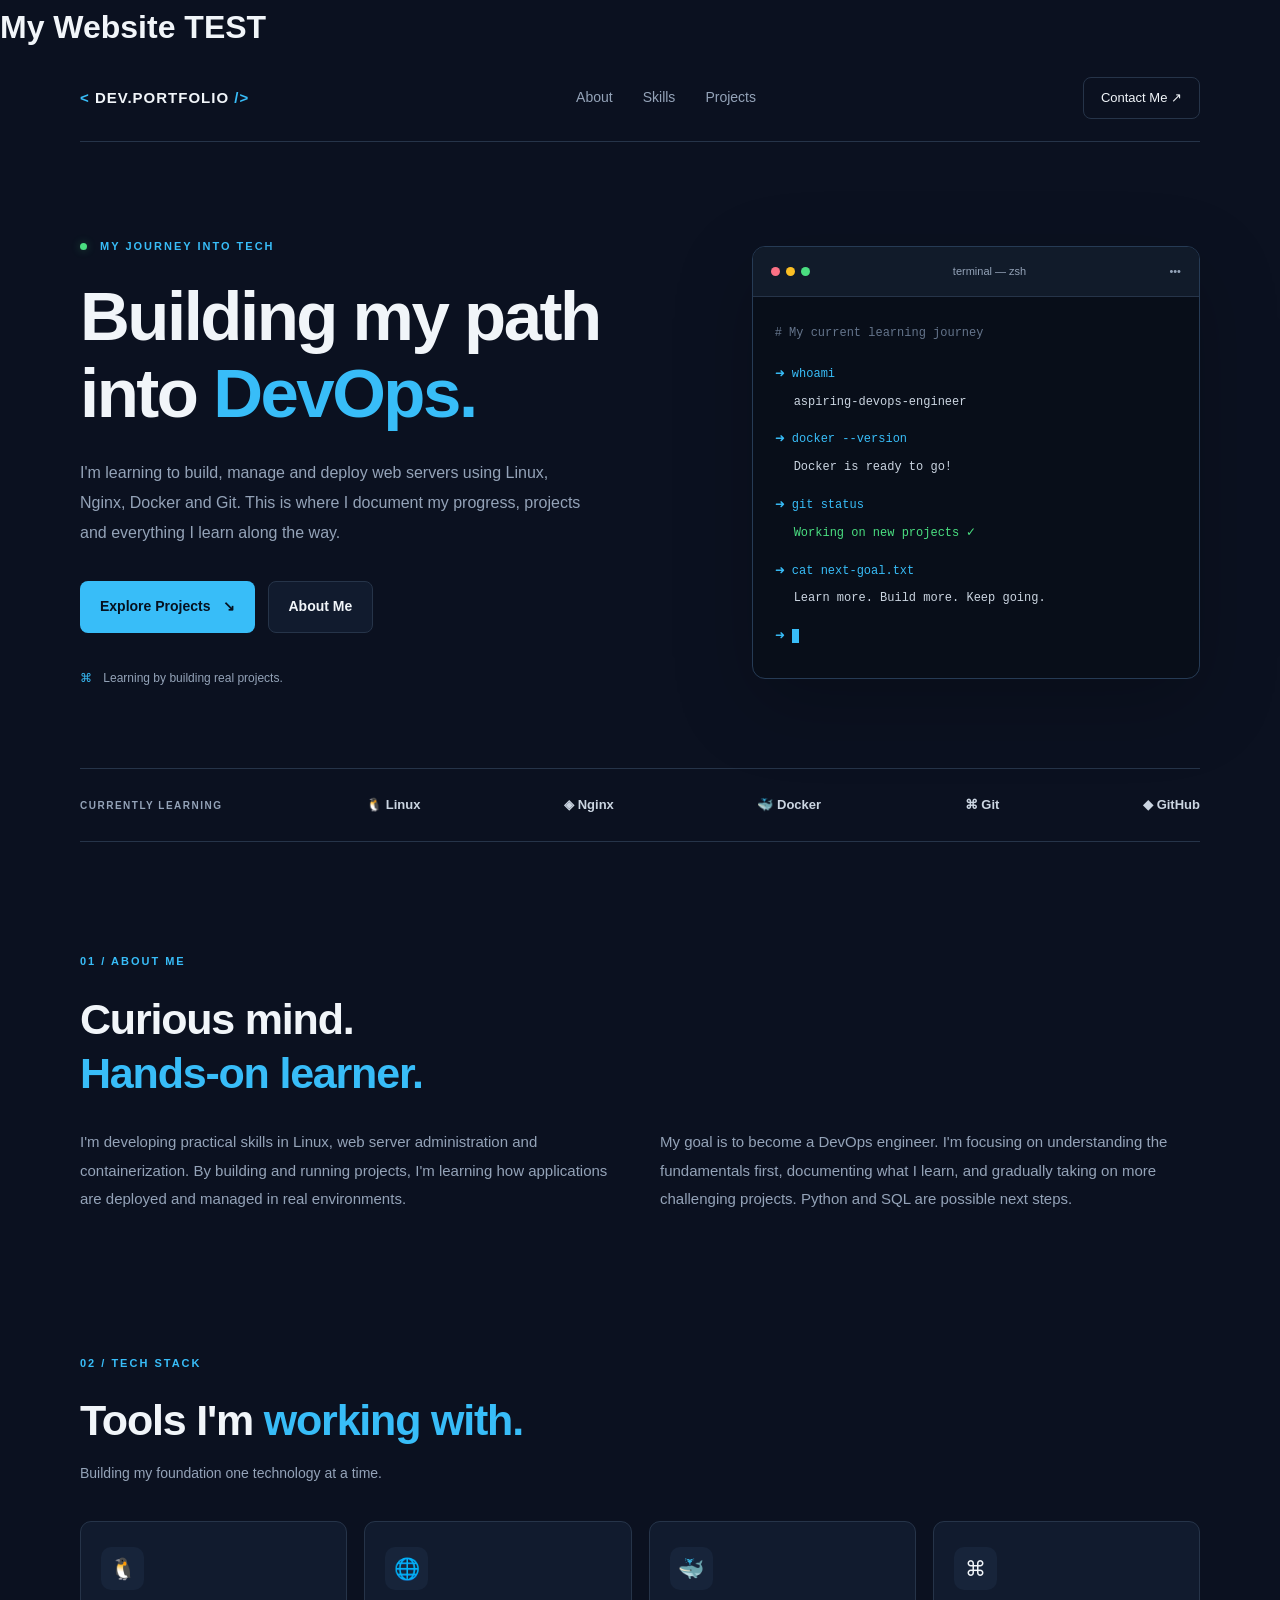
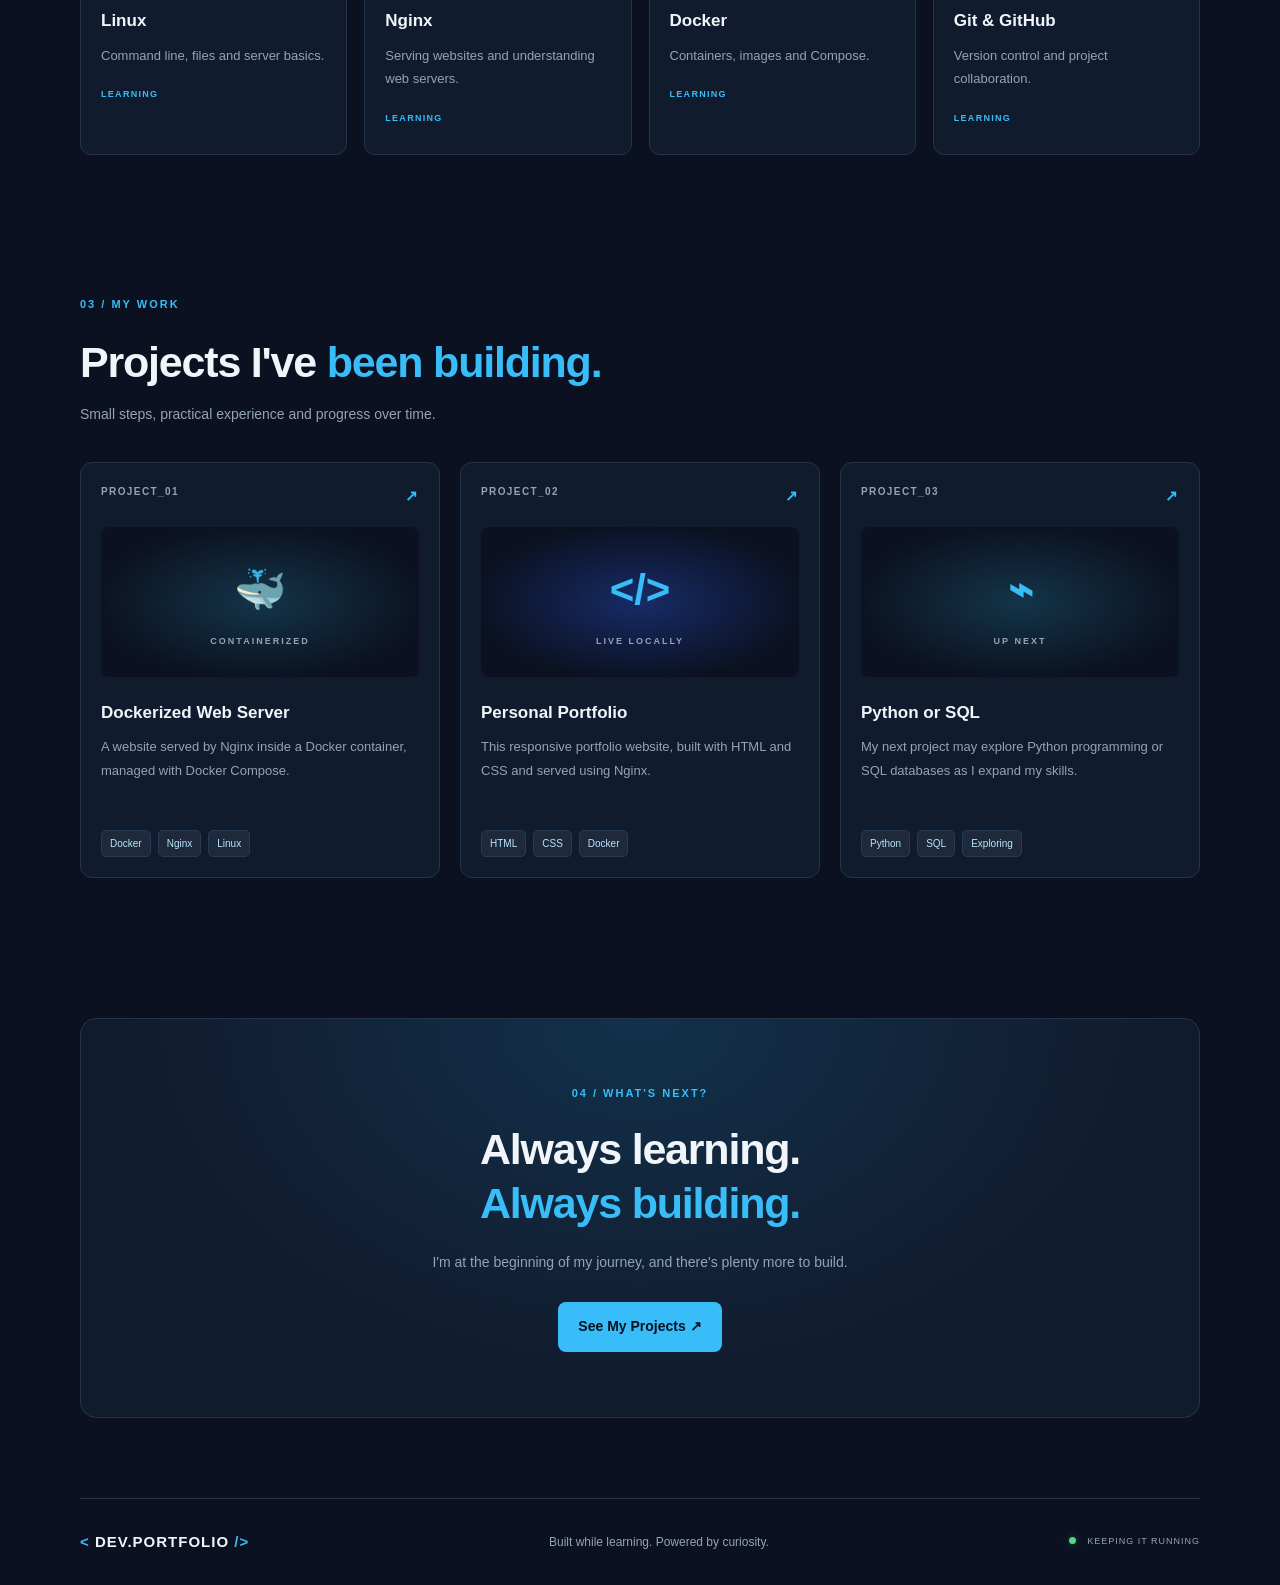
==== commit af9e022a: "Test website update" ====
--- a/html/index.html
+++ b/html/index.html
@@ -6,6 +6,7 @@
     <meta name="viewport" content="width=device-width, initial-scale=1.0">
     <meta name="description" content="My personal portfolio showcasing my journey into DevOps, Linux, Docker and web servers.">
     <title>My Portfolio | Aspiring DevOps Engineer</title>
+    <h1>My Website TEST</h1>
     <link rel="stylesheet" href="style.css">
 </head>
 <body>
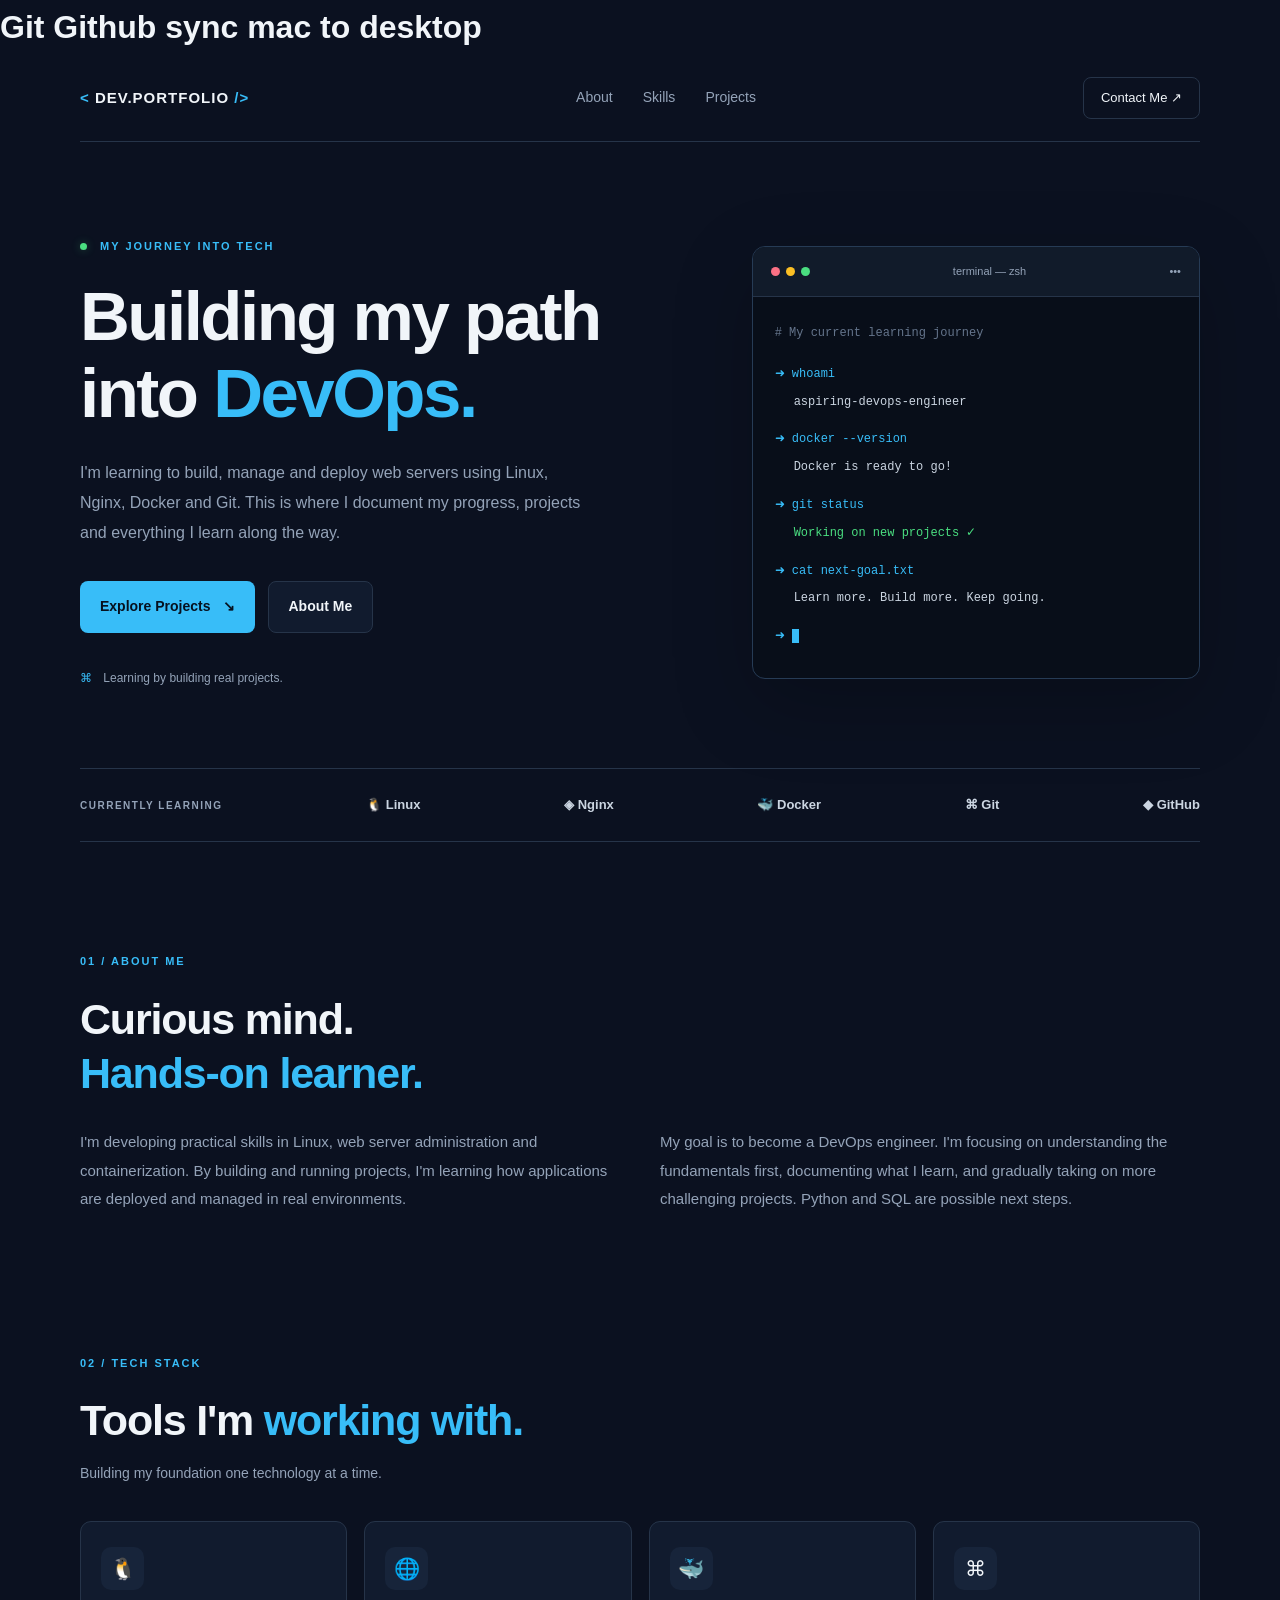
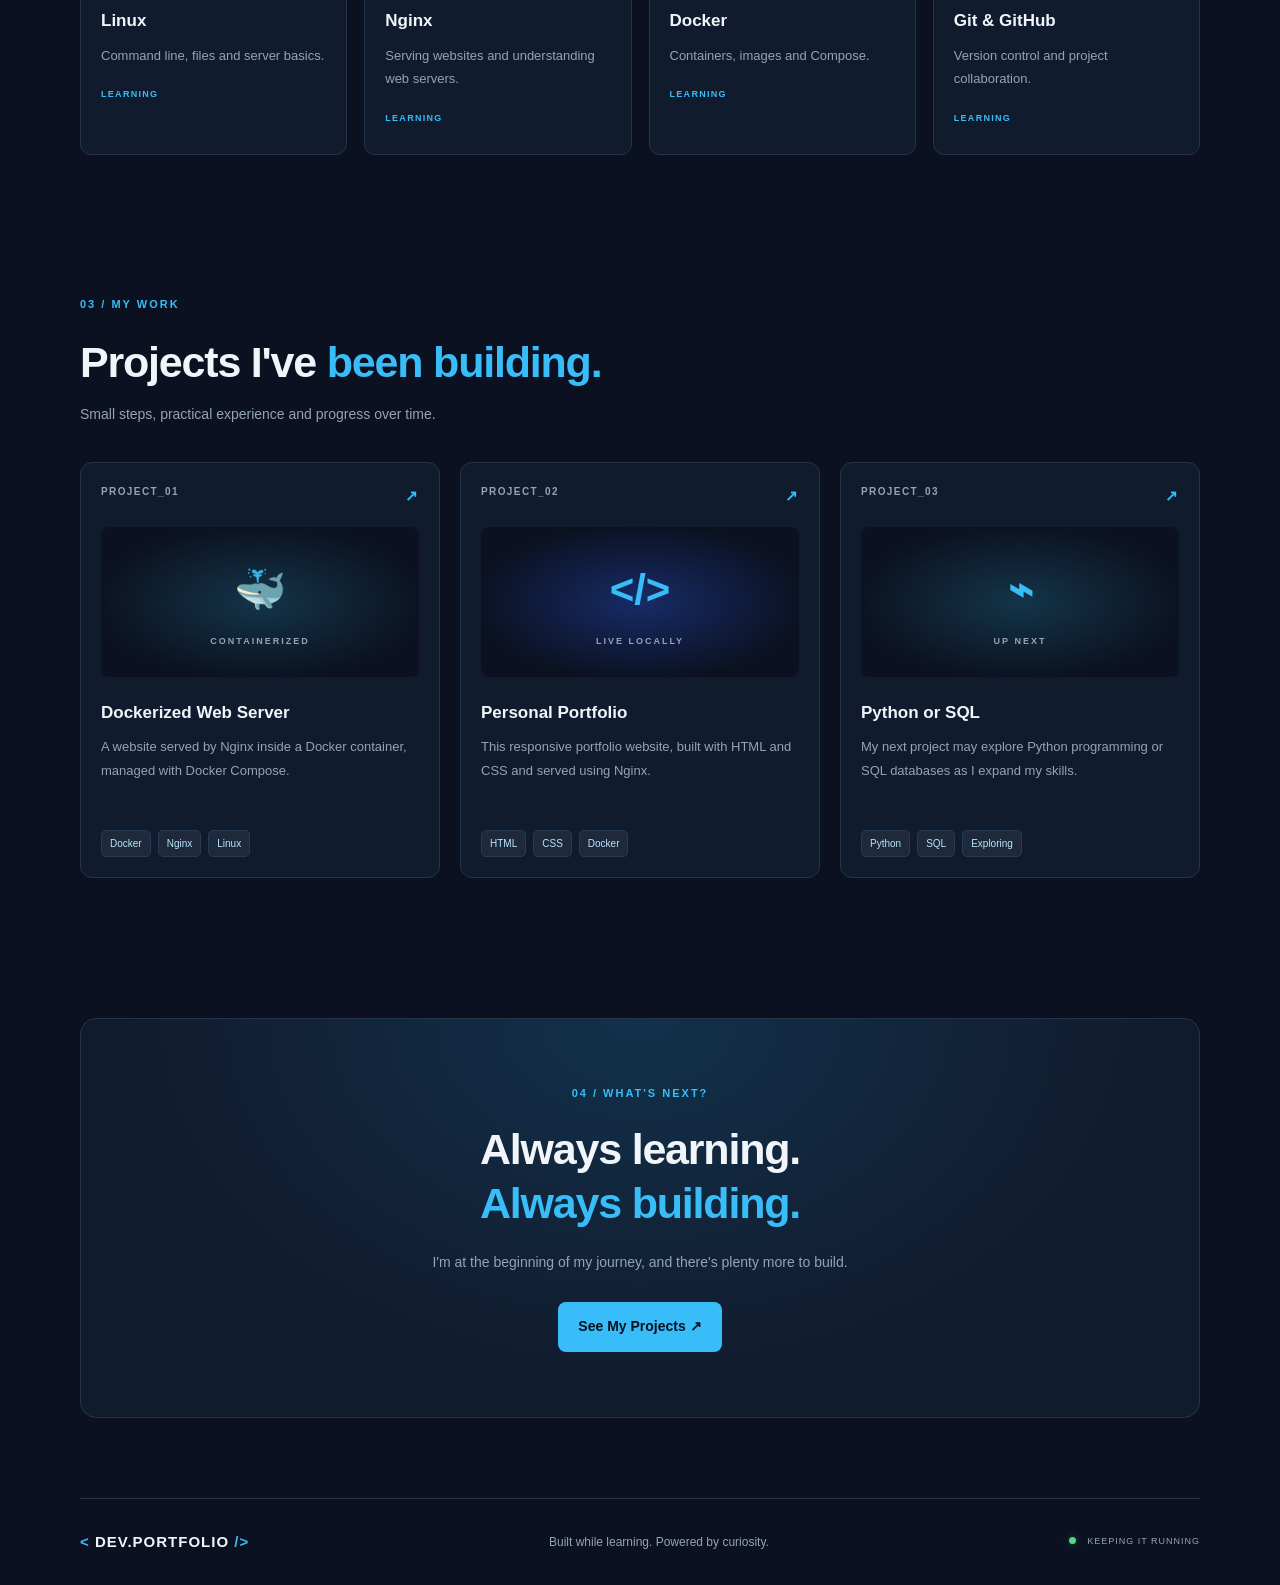
==== commit 99de7d02: "Update website" ====
--- a/html/index.html
+++ b/html/index.html
@@ -6,7 +6,7 @@
     <meta name="viewport" content="width=device-width, initial-scale=1.0">
     <meta name="description" content="My personal portfolio showcasing my journey into DevOps, Linux, Docker and web servers.">
     <title>My Portfolio | Aspiring DevOps Engineer</title>
-    <h1>My Website TEST</h1>
+    <h1>Git Github sync mac to desktop</h1>
     <link rel="stylesheet" href="style.css">
 </head>
 <body>
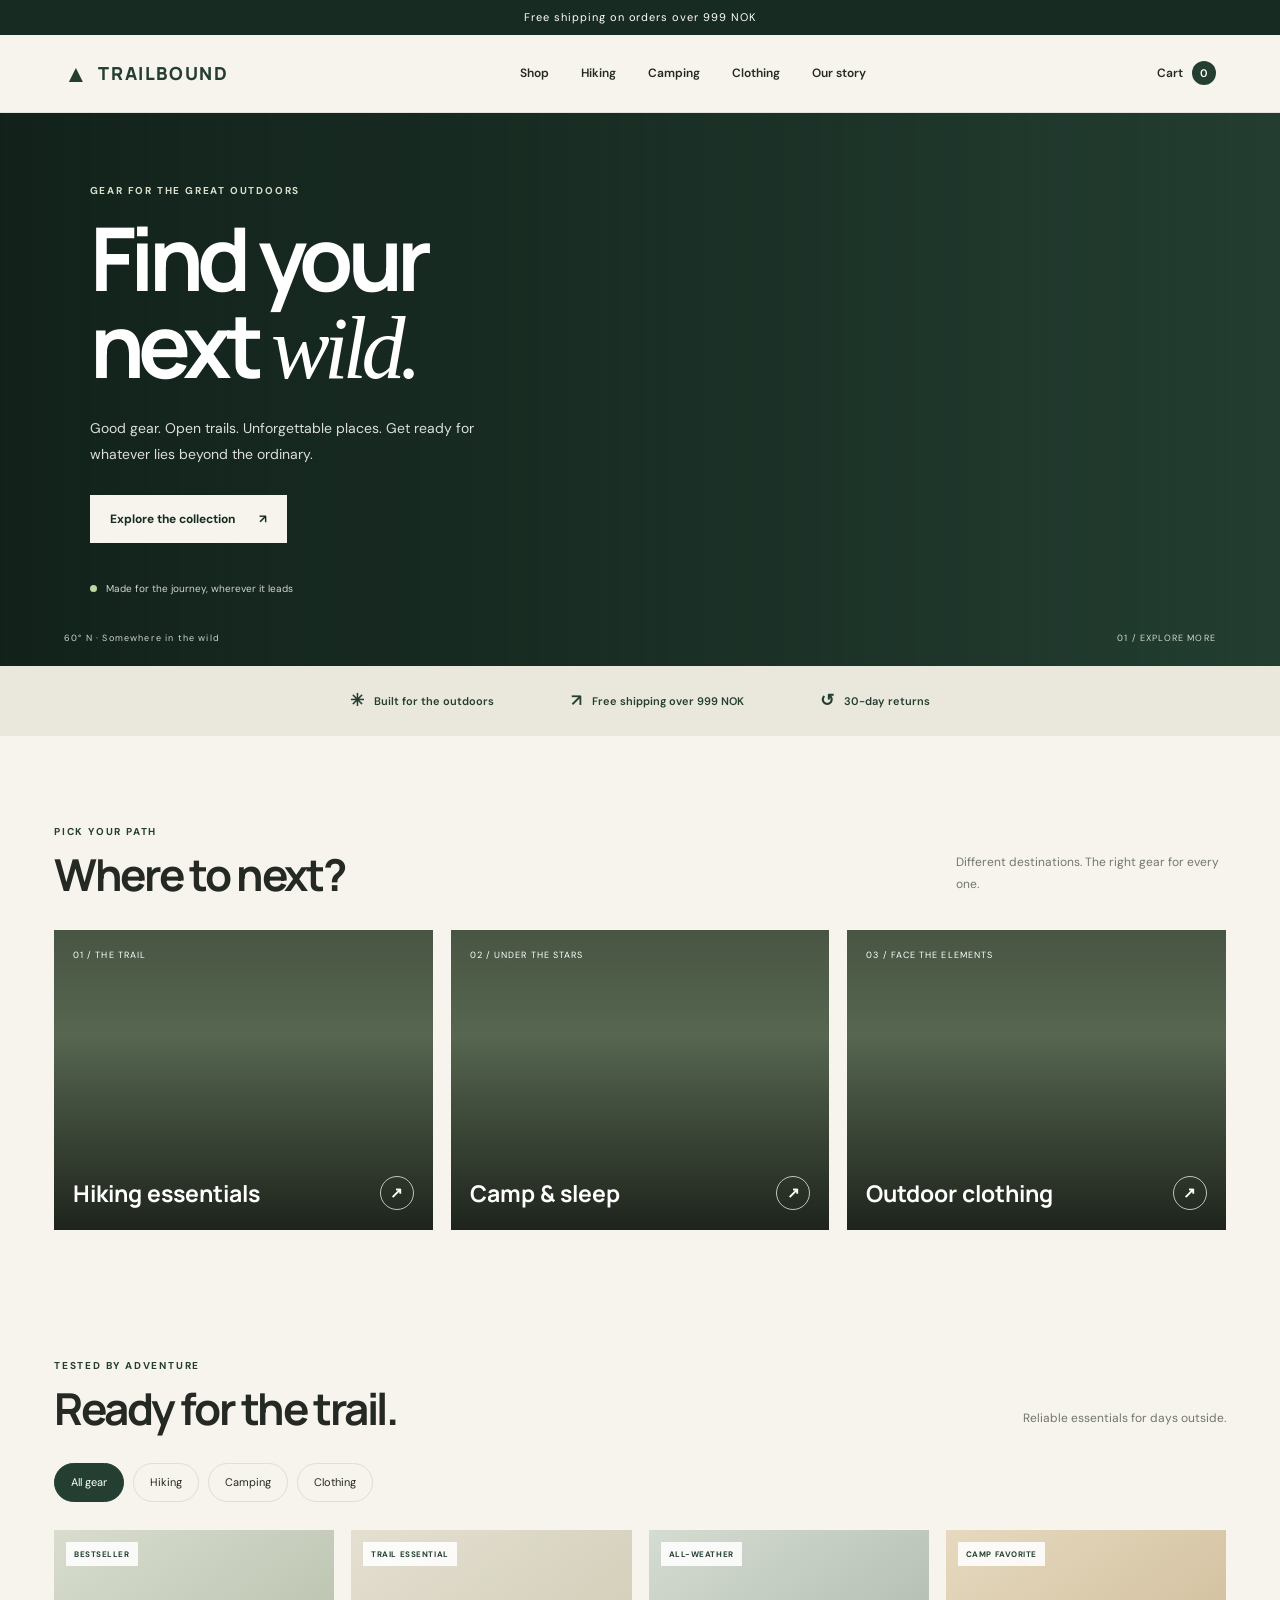
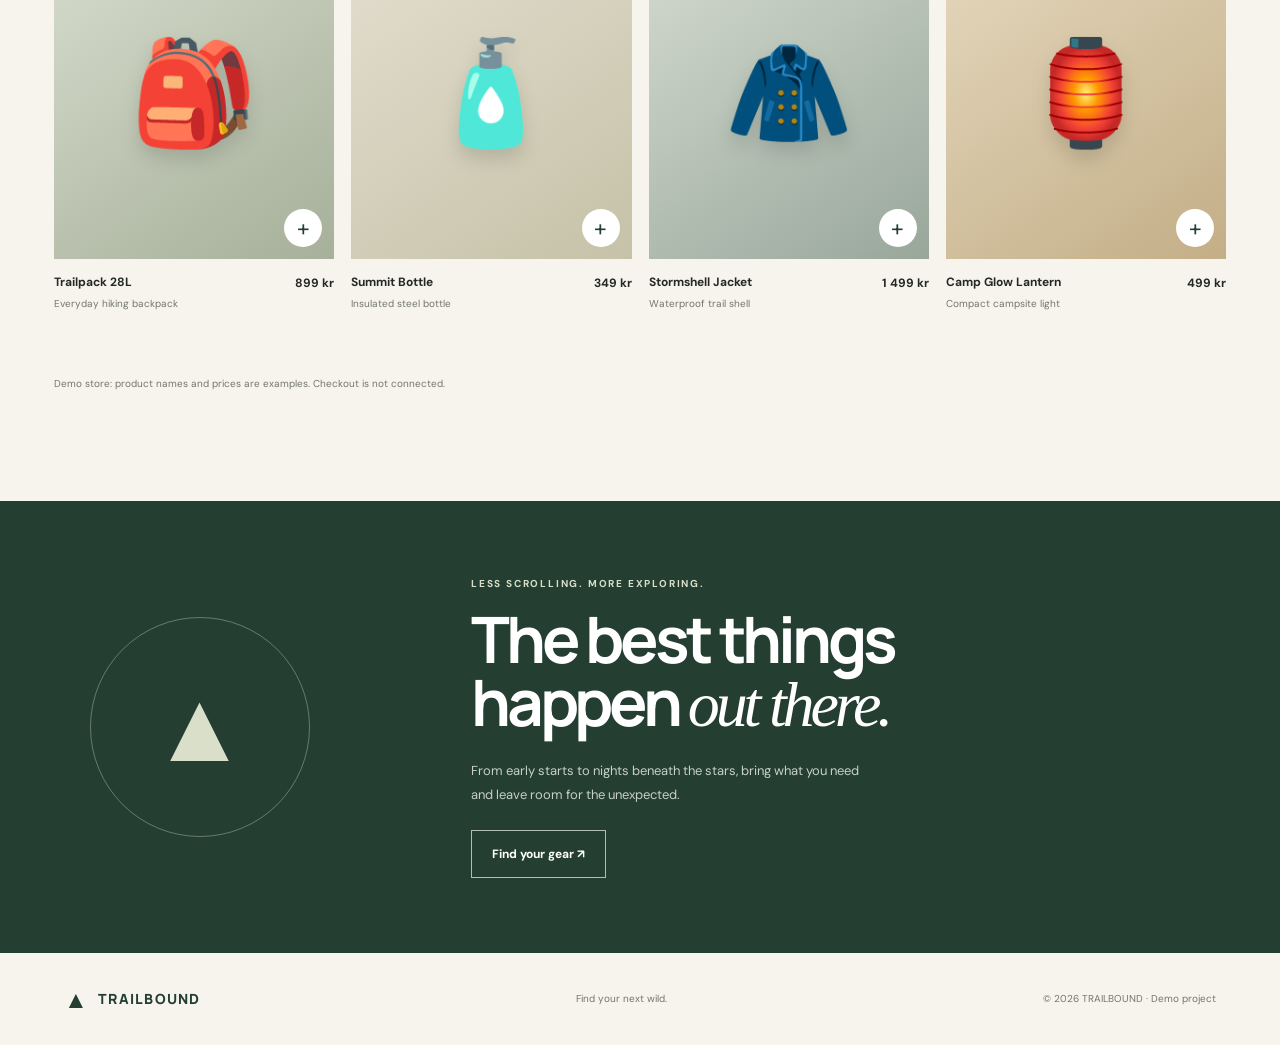
==== commit 2173b495: "Improve trailbound website design" ====
--- a/html/index.html
+++ b/html/index.html
@@ -2,204 +2,226 @@
 <!DOCTYPE html>
 <html lang="en">
 <head>
-    <meta charset="UTF-8">
-    <meta name="viewport" content="width=device-width, initial-scale=1.0">
-    <meta name="description" content="My personal portfolio showcasing my journey into DevOps, Linux, Docker and web servers.">
-    <title>My Portfolio | Aspiring DevOps Engineer</title>
-    <h1>Git Github sync mac to desktop</h1>
-    <link rel="stylesheet" href="style.css">
+  <meta charset="UTF-8">
+  <meta name="viewport" content="width=device-width, initial-scale=1.0">
+  <meta name="description" content="Explore hiking, camping and outdoor essentials at TRAILBOUND. Find your next wild.">
+  <title>TRAILBOUND | Outdoor & Adventure</title>
+  <link rel="stylesheet" href="style.css">
+  <script src="script.js" defer></script>
 </head>
 <body>
-
-    <header class="navbar">
-        <a href="#" class="logo"><span>&lt;</span> DEV.PORTFOLIO <span>/&gt;</span></a>
-
-        <nav>
-            <a href="#about">About</a>
-            <a href="#skills">Skills</a>
-            <a href="#projects">Projects</a>
-        </nav>
-
-        <a href="#contact" class="nav-button">Contact Me ↗</a>
-    </header>
-
-    <main>
-        <section class="hero">
-            <div class="hero-content">
-                <p class="eyebrow"><span class="status-dot"></span> MY JOURNEY INTO TECH</p>
-
-                <h1>Building my path<br>into <span class="highlight">DevOps.</span></h1>
-
-                <p class="hero-description">
-                    I'm learning to build, manage and deploy web servers using
-                    Linux, Nginx, Docker and Git. This is where I document my
-                    progress, projects and everything I learn along the way.
-                </p>
-
-                <div class="hero-buttons">
-                    <a href="#projects" class="button primary">Explore Projects <span>↘</span></a>
-                    <a href="#about" class="button secondary">About Me</a>
-                </div>
-
-                <div class="hero-note">
-                    <span>⌘</span> Learning by building real projects.
-                </div>
-            </div>
-
-            <div class="terminal">
-                <div class="terminal-header">
-                    <div class="window-dots">
-                        <span></span><span></span><span></span>
-                    </div>
-                    <span class="terminal-title">terminal — zsh</span>
-                    <span class="terminal-menu">•••</span>
-                </div>
-
-                <div class="terminal-body">
-                    <p class="terminal-muted"># My current learning journey</p>
-                    <p><span class="prompt">➜</span> <span class="terminal-blue">whoami</span></p>
-                    <p class="terminal-output">aspiring-devops-engineer</p>
-
-                    <p><span class="prompt">➜</span> <span class="terminal-blue">docker --version</span></p>
-                    <p class="terminal-output">Docker is ready to go!</p>
-
-                    <p><span class="prompt">➜</span> <span class="terminal-blue">git status</span></p>
-                    <p class="terminal-green">Working on new projects ✓</p>
-
-                    <p><span class="prompt">➜</span> <span class="terminal-blue">cat next-goal.txt</span></p>
-                    <p class="terminal-output">Learn more. Build more. Keep going.</p>
-
-                    <p class="terminal-line"><span class="prompt">➜</span> <span class="cursor"></span></p>
-                </div>
-            </div>
-        </section>
-
-        <section class="tech-strip">
-            <span>CURRENTLY LEARNING</span>
-            <div>🐧 Linux</div>
-            <div>◈ Nginx</div>
-            <div>🐳 Docker</div>
-            <div>⌘ Git</div>
-            <div>◆ GitHub</div>
-        </section>
-
-        <section class="section" id="about">
-            <p class="eyebrow">01 / ABOUT ME</p>
-            <h2>Curious mind.<br><span class="highlight">Hands-on learner.</span></h2>
-
-            <div class="about-grid">
-                <p class="section-copy">
-                    I'm developing practical skills in Linux, web server
-                    administration and containerization. By building and
-                    running projects, I'm learning how applications are
-                    deployed and managed in real environments.
-                </p>
-
-                <p class="section-copy">
-                    My goal is to become a DevOps engineer. I'm focusing on
-                    understanding the fundamentals first, documenting what
-                    I learn, and gradually taking on more challenging projects.
-                    Python and SQL are possible next steps.
-                </p>
-            </div>
-        </section>
-
-        <section class="section" id="skills">
-            <p class="eyebrow">02 / TECH STACK</p>
-            <h2>Tools I'm <span class="highlight">working with.</span></h2>
-            <p class="section-intro">Building my foundation one technology at a time.</p>
-
-            <div class="skills-grid">
-                <article class="skill-card">
-                    <span class="skill-icon">🐧</span>
-                    <h3>Linux</h3>
-                    <p>Command line, files and server basics.</p>
-                    <span class="skill-label">LEARNING</span>
-                </article>
-
-                <article class="skill-card">
-                    <span class="skill-icon">🌐</span>
-                    <h3>Nginx</h3>
-                    <p>Serving websites and understanding web servers.</p>
-                    <span class="skill-label">LEARNING</span>
-                </article>
-
-                <article class="skill-card">
-                    <span class="skill-icon">🐳</span>
-                    <h3>Docker</h3>
-                    <p>Containers, images and Compose.</p>
-                    <span class="skill-label">LEARNING</span>
-                </article>
-
-                <article class="skill-card">
-                    <span class="skill-icon">⌘</span>
-                    <h3>Git & GitHub</h3>
-                    <p>Version control and project collaboration.</p>
-                    <span class="skill-label">LEARNING</span>
-                </article>
-            </div>
-        </section>
-
-        <section class="section" id="projects">
-            <p class="eyebrow">03 / MY WORK</p>
-            <h2>Projects I've <span class="highlight">been building.</span></h2>
-            <p class="section-intro">Small steps, practical experience and progress over time.</p>
-
-            <div class="projects-grid">
-                <article class="project-card">
-                    <div class="project-number">PROJECT_01 <span>↗</span></div>
-                    <div class="project-visual docker-visual">
-                        <div class="visual-symbol">🐳</div>
-                        <span>CONTAINERIZED</span>
-                    </div>
-                    <h3>Dockerized Web Server</h3>
-                    <p>A website served by Nginx inside a Docker container, managed with Docker Compose.</p>
-                    <div class="tags">
-                        <span>Docker</span><span>Nginx</span><span>Linux</span>
-                    </div>
-                </article>
-
-                <article class="project-card">
-                    <div class="project-number">PROJECT_02 <span>↗</span></div>
-                    <div class="project-visual web-visual">
-                        <div class="visual-symbol">&lt;/&gt;</div>
-                        <span>LIVE LOCALLY</span>
-                    </div>
-                    <h3>Personal Portfolio</h3>
-                    <p>This responsive portfolio website, built with HTML and CSS and served using Nginx.</p>
-                    <div class="tags">
-                        <span>HTML</span><span>CSS</span><span>Docker</span>
-                    </div>
-                </article>
-
-                <article class="project-card">
-                    <div class="project-number">PROJECT_03 <span>↗</span></div>
-                    <div class="project-visual future-visual">
-                        <div class="visual-symbol">⌁</div>
-                        <span>UP NEXT</span>
-                    </div>
-                    <h3>Python or SQL</h3>
-                    <p>My next project may explore Python programming or SQL databases as I expand my skills.</p>
-                    <div class="tags">
-                        <span>Python</span><span>SQL</span><span>Exploring</span>
-                    </div>
-                </article>
-            </div>
-        </section>
-
-        <section class="contact-section" id="contact">
-            <p class="eyebrow">04 / WHAT'S NEXT?</p>
-            <h2>Always learning.<br><span class="highlight">Always building.</span></h2>
-            <p>I'm at the beginning of my journey, and there's plenty more to build.</p>
-            <a href="#projects" class="button primary">See My Projects ↗</a>
-        </section>
-    </main>
-
-    <footer>
-        <a href="#" class="logo"><span>&lt;</span> DEV.PORTFOLIO <span>/&gt;</span></a>
-        <p>Built while learning. Powered by curiosity.</p>
-        <span class="footer-status"><span class="status-dot"></span> KEEPING IT RUNNING</span>
-    </footer>
-
+  <div class="announcement">
+    Free shipping on orders over 999 NOK
+  </div>
+
+  <header class="site-header">
+    <a class="brand" href="#" aria-label="Trailbound home">
+      <span class="brand-icon">▲</span>
+      TRAILBOUND
+    </a>
+
+    <nav class="main-nav" id="main-nav" aria-label="Main navigation">
+      <a href="#products">Shop</a>
+      <a href="#categories" data-category-link="Hiking">Hiking</a>
+      <a href="#categories" data-category-link="Camping">Camping</a>
+      <a href="#categories" data-category-link="Clothing">Clothing</a>
+      <a href="#our-story">Our story</a>
+    </nav>
+
+    <div class="header-actions">
+      <a class="cart-link" href="#products" aria-label="Shopping cart">
+        Cart <span class="cart-count" id="cart-count">0</span>
+      </a>
+      <button class="menu-toggle" id="menu-toggle"
+        aria-label="Toggle navigation" aria-expanded="false">
+        ☰
+      </button>
+    </div>
+  </header>
+
+  <main>
+    <section class="hero">
+      <div class="hero-content">
+        <p class="eyebrow light">GEAR FOR THE GREAT OUTDOORS</p>
+        <h1>Find your<br>next <em>wild.</em></h1>
+        <p class="hero-copy">
+          Good gear. Open trails. Unforgettable places.
+          Get ready for whatever lies beyond the ordinary.
+        </p>
+        <a class="button button-light" href="#products">
+          Explore the collection <span>↗</span>
+        </a>
+        <div class="hero-note">
+          <span class="status-dot"></span>
+          Made for the journey, wherever it leads
+        </div>
+      </div>
+      <div class="hero-caption">
+        <span>60° N · Somewhere in the wild</span>
+        <span>01 / EXPLORE MORE</span>
+      </div>
+    </section>
+
+    <section class="benefits" aria-label="Our benefits">
+      <div><span>✳</span> Built for the outdoors</div>
+      <div><span>↗</span> Free shipping over 999 NOK</div>
+      <div><span>↺</span> 30-day returns</div>
+    </section>
+
+    <section class="categories section" id="categories">
+      <div class="section-heading">
+        <div>
+          <p class="eyebrow">PICK YOUR PATH</p>
+          <h2>Where to next?</h2>
+        </div>
+        <p class="section-description">
+          Different destinations. The right gear for every one.
+        </p>
+      </div>
+
+      <div class="category-grid">
+        <a class="category-card hiking-card" href="#products"
+          data-category-link="Hiking">
+          <span class="category-number">01 / THE TRAIL</span>
+          <span class="category-info">
+            <span>Hiking essentials</span>
+            <span class="category-arrow">↗</span>
+          </span>
+        </a>
+
+        <a class="category-card camping-card" href="#products"
+          data-category-link="Camping">
+          <span class="category-number">02 / UNDER THE STARS</span>
+          <span class="category-info">
+            <span>Camp & sleep</span>
+            <span class="category-arrow">↗</span>
+          </span>
+        </a>
+
+        <a class="category-card clothing-card" href="#products"
+          data-category-link="Clothing">
+          <span class="category-number">03 / FACE THE ELEMENTS</span>
+          <span class="category-info">
+            <span>Outdoor clothing</span>
+            <span class="category-arrow">↗</span>
+          </span>
+        </a>
+      </div>
+    </section>
+
+    <section class="products-section section" id="products">
+      <div class="section-heading product-heading">
+        <div>
+          <p class="eyebrow">TESTED BY ADVENTURE</p>
+          <h2>Ready for the trail.</h2>
+        </div>
+        <p class="section-description">
+          Reliable essentials for days outside.
+        </p>
+      </div>
+
+      <div class="filter-bar" role="group" aria-label="Filter products">
+        <button class="filter-button active" data-filter="All"
+          aria-pressed="true">All gear</button>
+        <button class="filter-button" data-filter="Hiking"
+          aria-pressed="false">Hiking</button>
+        <button class="filter-button" data-filter="Camping"
+          aria-pressed="false">Camping</button>
+        <button class="filter-button" data-filter="Clothing"
+          aria-pressed="false">Clothing</button>
+      </div>
+
+      <div class="product-grid" id="product-grid">
+        <article class="product-card" data-category="Hiking">
+          <div class="product-image image-backpack">
+            <span class="product-tag">BESTSELLER</span>
+            <span class="product-emoji" aria-hidden="true">🎒</span>
+            <button class="quick-add" data-add="Trailpack 28L"
+              aria-label="Add Trailpack 28L to cart">+</button>
+          </div>
+          <div class="product-details">
+            <div>
+              <h3>Trailpack 28L</h3>
+              <p>Everyday hiking backpack</p>
+            </div>
+            <span class="price">899 kr</span>
+          </div>
+        </article>
+
+        <article class="product-card" data-category="Camping">
+          <div class="product-image image-bottle">
+            <span class="product-tag">TRAIL ESSENTIAL</span>
+            <span class="product-emoji" aria-hidden="true">🧴</span>
+            <button class="quick-add" data-add="Summit Bottle"
+              aria-label="Add Summit Bottle to cart">+</button>
+          </div>
+          <div class="product-details">
+            <div>
+              <h3>Summit Bottle</h3>
+              <p>Insulated steel bottle</p>
+            </div>
+            <span class="price">349 kr</span>
+          </div>
+        </article>
+
+        <article class="product-card" data-category="Clothing">
+          <div class="product-image image-jacket">
+            <span class="product-tag">ALL-WEATHER</span>
+            <span class="product-emoji" aria-hidden="true">🧥</span>
+            <button class="quick-add" data-add="Stormshell Jacket"
+              aria-label="Add Stormshell Jacket to cart">+</button>
+          </div>
+          <div class="product-details">
+            <div>
+              <h3>Stormshell Jacket</h3>
+              <p>Waterproof trail shell</p>
+            </div>
+            <span class="price">1 499 kr</span>
+          </div>
+        </article>
+
+        <article class="product-card" data-category="Camping">
+          <div class="product-image image-lantern">
+            <span class="product-tag">CAMP FAVORITE</span>
+            <span class="product-emoji" aria-hidden="true">🏮</span>
+            <button class="quick-add" data-add="Camp Glow Lantern"
+              aria-label="Add Camp Glow Lantern to cart">+</button>
+          </div>
+          <div class="product-details">
+            <div>
+              <h3>Camp Glow Lantern</h3>
+              <p>Compact campsite light</p>
+            </div>
+            <span class="price">499 kr</span>
+          </div>
+        </article>
+      </div>
+      <p class="cart-message" id="cart-message" aria-live="polite"></p>
+      <p class="demo-note">
+        Demo store: product names and prices are examples. Checkout is not connected.
+      </p>
+    </section>
+
+    <section class="story-section" id="our-story">
+      <div class="story-mark" aria-hidden="true">▲</div>
+      <div>
+        <p class="eyebrow light">LESS SCROLLING. MORE EXPLORING.</p>
+        <h2>The best things<br>happen <em>out there.</em></h2>
+        <p>
+          From early starts to nights beneath the stars, bring what you need
+          and leave room for the unexpected.
+        </p>
+        <a class="button button-outline" href="#products">Find your gear ↗</a>
+      </div>
+    </section>
+  </main>
+
+  <footer class="site-footer">
+    <a class="brand footer-brand" href="#">
+      <span class="brand-icon">▲</span> TRAILBOUND
+    </a>
+    <p>Find your next wild.</p>
+    <p>© <span id="year"></span> TRAILBOUND · Demo project</p>
+  </footer>
 </body>
-</html>+</html>
--- a/html/style.css
+++ b/html/style.css
@@ -1,677 +1,1001 @@
 
-/* =========================
-   COLORS AND GLOBAL STYLES
-========================= */
+@import url('https://fonts.googleapis.com/css2?family=DM+Sans:wght@400;500;600;700&family=Manrope:wght@400;500;600;700;800&display=swap');
 
 :root {
-    --bg: #0b1120;
-    --surface: #111b2e;
-    --surface-light: #17243a;
-    --text: #f1f5f9;
-    --muted: #94a3b8;
-    --accent: #38bdf8;
-    --accent-dark: #0284c7;
-    --border: #263449;
-    --green: #4ade80;
+  --forest: #243f32;
+  --forest-dark: #172b22;
+  --cream: #f6f4ec;
+  --sand: #e8e3d5;
+  --ink: #252923;
+  --muted: #72776e;
+  --white: #fff;
+  --line: #dedfd5;
+  --page-width: 1240px;
 }
 
 * {
-    margin: 0;
-    padding: 0;
-    box-sizing: border-box;
-    scroll-behavior: smooth;
+  box-sizing: border-box;
+}
+
+html {
+  scroll-behavior: smooth;
+  scroll-padding-top: 90px;
 }
 
 body {
-    background: var(--bg);
-    color: var(--text);
-    font-family: -apple-system, BlinkMacSystemFont, "Segoe UI", sans-serif;
-    line-height: 1.7;
-    -webkit-font-smoothing: antialiased;
+  margin: 0;
+  background: var(--cream);
+  color: var(--ink);
+  font-family: "DM Sans", sans-serif;
+  line-height: 1.5;
 }
 
 a {
-    color: inherit;
-    text-decoration: none;
-}
-
-::selection {
-    background: var(--accent);
-    color: var(--bg);
-}
-
-/* =========================
-   NAVIGATION
-========================= */
-
-.navbar {
-    width: min(1120px, 90%);
-    margin: 0 auto;
-    min-height: 88px;
+  color: inherit;
+  text-decoration: none;
+}
+
+button {
+  font: inherit;
+}
+
+button:focus-visible,
+a:focus-visible {
+  outline: 3px solid #c28b43;
+  outline-offset: 4px;
+}
+
+.announcement {
+  padding: 9px 16px;
+  background: var(--forest-dark);
+  color: white;
+  text-align: center;
+  font-size: 11px;
+  letter-spacing: 0.09em;
+}
+
+.site-header {
+  min-height: 78px;
+  padding: 0 max(5%, calc((100% - var(--page-width)) / 2));
+  display: flex;
+  align-items: center;
+  justify-content: space-between;
+  gap: 24px;
+  background: var(--cream);
+  position: sticky;
+  top: 0;
+  z-index: 10;
+  border-bottom: 1px solid rgba(36, 63, 50, 0.09);
+}
+
+.brand {
+  display: inline-flex;
+  align-items: center;
+  gap: 9px;
+  color: var(--forest);
+  font-family: "Manrope", sans-serif;
+  font-size: 18px;
+  font-weight: 800;
+  letter-spacing: 0.09em;
+  white-space: nowrap;
+}
+
+.brand-icon {
+  font-size: 24px;
+}
+
+.main-nav {
+  display: flex;
+  align-items: center;
+  justify-content: center;
+  gap: clamp(15px, 2.5vw, 34px);
+}
+
+.main-nav a,
+.cart-link {
+  font-size: 12px;
+  font-weight: 600;
+}
+
+.main-nav a {
+  transition: color 0.2s;
+}
+
+.main-nav a:hover {
+  color: #8a6943;
+}
+
+.header-actions {
+  display: flex;
+  align-items: center;
+  gap: 14px;
+}
+
+.cart-link {
+  display: flex;
+  align-items: center;
+  gap: 9px;
+}
+
+.cart-count {
+  min-width: 24px;
+  height: 24px;
+  padding: 0 6px;
+  border-radius: 50%;
+  display: grid;
+  place-items: center;
+  background: var(--forest);
+  color: white;
+  font-size: 11px;
+}
+
+.menu-toggle {
+  display: none;
+  border: 0;
+  background: none;
+  font-size: 24px;
+  cursor: pointer;
+  color: var(--forest);
+}
+
+.hero {
+  min-height: 540px;
+  position: relative;
+  isolation: isolate;
+  display: flex;
+  align-items: center;
+  padding: 70px max(7%, calc((100% - var(--page-width)) / 2));
+  color: white;
+  background:
+    linear-gradient(90deg, rgba(15, 29, 23, 0.85) 0%, rgba(15, 29, 23, 0.53) 47%, rgba(15, 29, 23, 0.05) 100%),
+    url("https://images.unsplash.com/photo-1464822759023-fed622ff2c3b?auto=format&fit=crop&w=2000&q=85")
+    center 48% / cover no-repeat,
+    var(--forest);
+}
+
+.hero-content {
+  max-width: 530px;
+}
+
+.eyebrow {
+  margin: 0 0 16px;
+  color: var(--forest);
+  font-size: 10px;
+  font-weight: 700;
+  letter-spacing: 0.18em;
+}
+
+.eyebrow.light {
+  color: #d9dfc9;
+}
+
+.hero h1,
+.story-section h2 {
+  margin: 0;
+  font-family: "Manrope", sans-serif;
+  font-size: clamp(52px, 7vw, 88px);
+  line-height: 0.99;
+  letter-spacing: -0.065em;
+  font-weight: 700;
+}
+
+.hero h1 em,
+.story-section h2 em {
+  font-weight: 500;
+  font-family: Georgia, serif;
+}
+
+.hero-copy {
+  max-width: 390px;
+  margin: 23px 0 27px;
+  color: rgba(255, 255, 255, 0.85);
+  font-size: 14px;
+  line-height: 1.9;
+}
+
+.button {
+  min-height: 48px;
+  padding: 0 20px;
+  display: inline-flex;
+  align-items: center;
+  justify-content: center;
+  gap: 24px;
+  font-size: 12px;
+  font-weight: 700;
+  transition: transform 0.2s, background 0.2s;
+}
+
+.button:hover {
+  transform: translateY(-2px);
+}
+
+.button-light {
+  background: var(--cream);
+  color: var(--forest-dark);
+}
+
+.button-light:hover {
+  background: white;
+}
+
+.hero-note {
+  margin-top: 38px;
+  display: flex;
+  align-items: center;
+  gap: 9px;
+  font-size: 10px;
+  color: rgba(255, 255, 255, 0.8);
+}
+
+.status-dot {
+  width: 7px;
+  height: 7px;
+  background: #c2d5a2;
+  border-radius: 50%;
+}
+
+.hero-caption {
+  position: absolute;
+  bottom: 20px;
+  left: 5%;
+  right: 5%;
+  display: flex;
+  justify-content: space-between;
+  font-size: 9px;
+  letter-spacing: 0.13em;
+  color: rgba(255, 255, 255, 0.8);
+}
+
+.benefits {
+  min-height: 70px;
+  padding: 18px 5%;
+  display: flex;
+  justify-content: center;
+  align-items: center;
+  flex-wrap: wrap;
+  gap: 20px clamp(28px, 6vw, 85px);
+  background: #eae8dc;
+  color: var(--forest);
+}
+
+.benefits div {
+  display: flex;
+  align-items: center;
+  gap: 10px;
+  font-size: 11px;
+  font-weight: 600;
+}
+
+.benefits span {
+  font-size: 17px;
+}
+
+.section {
+  max-width: var(--page-width);
+  margin: 0 auto;
+  padding: 88px 34px;
+}
+
+.section-heading {
+  margin-bottom: 30px;
+  display: flex;
+  align-items: end;
+  justify-content: space-between;
+  gap: 24px;
+}
+
+.section-heading .eyebrow {
+  margin-bottom: 10px;
+}
+
+.section-heading h2 {
+  margin: 0;
+  font-family: "Manrope", sans-serif;
+  font-size: clamp(31px, 4vw, 44px);
+  line-height: 1.15;
+  letter-spacing: -0.055em;
+}
+
+.section-description {
+  max-width: 270px;
+  margin: 0 0 4px;
+  color: var(--muted);
+  font-size: 12px;
+  line-height: 1.8;
+}
+
+.category-grid {
+  display: grid;
+  grid-template-columns: repeat(3, minmax(0, 1fr));
+  gap: 18px;
+}
+
+.category-card {
+  min-height: 300px;
+  padding: 19px;
+  display: flex;
+  flex-direction: column;
+  justify-content: space-between;
+  position: relative;
+  overflow: hidden;
+  isolation: isolate;
+  color: white;
+  background-color: #566650;
+  background-size: cover;
+  background-position: center;
+  transition: background-size 0.3s, transform 0.25s;
+}
+
+.category-card::before {
+  content: "";
+  position: absolute;
+  inset: 0;
+  z-index: -1;
+  background: linear-gradient(180deg, rgba(0, 0, 0, 0.17), transparent 35%, rgba(0, 0, 0, 0.65));
+  transition: background 0.2s;
+}
+
+.category-card:hover {
+  transform: translateY(-4px);
+}
+
+.category-card:hover::before {
+  background: linear-gradient(180deg, rgba(0, 0, 0, 0.12), rgba(0, 0, 0, 0.58));
+}
+
+.hiking-card {
+  background-image: url("https://images.unsplash.com/photo-1551632811-561732d1e306?auto=format&fit=crop&w=850&q=80");
+}
+
+.camping-card {
+  background-image: url("https://images.unsplash.com/photo-1478131143081-80f7f84ca84d?auto=format&fit=crop&w=850&q=80");
+}
+
+.clothing-card {
+  background-image: url("https://images.unsplash.com/photo-1551698618-1dfe5d97d256?auto=format&fit=crop&w=850&q=80");
+}
+
+.category-number {
+  font-size: 9px;
+  letter-spacing: 0.12em;
+}
+
+.category-info {
+  display: flex;
+  align-items: center;
+  justify-content: space-between;
+  gap: 12px;
+  font-family: "Manrope", sans-serif;
+  font-size: clamp(17px, 2vw, 23px);
+  font-weight: 700;
+}
+
+.category-arrow {
+  width: 34px;
+  height: 34px;
+  flex: 0 0 34px;
+  display: grid;
+  place-items: center;
+  border: 1px solid rgba(255, 255, 255, 0.7);
+  border-radius: 50%;
+  font-size: 15px;
+}
+
+.products-section {
+  padding-top: 40px;
+  padding-bottom: 100px;
+}
+
+.filter-bar {
+  display: flex;
+  flex-wrap: wrap;
+  gap: 9px;
+  margin-bottom: 28px;
+}
+
+.filter-button {
+  padding: 10px 16px;
+  border: 1px solid var(--line);
+  background: transparent;
+  color: var(--ink);
+  cursor: pointer;
+  border-radius: 30px;
+  font-size: 11px;
+  transition: 0.2s;
+}
+
+.filter-button:hover,
+.filter-button.active {
+  background: var(--forest);
+  border-color: var(--forest);
+  color: white;
+}
+
+.product-grid {
+  display: grid;
+  grid-template-columns: repeat(4, minmax(0, 1fr));
+  gap: 17px;
+}
+
+.product-card {
+  min-width: 0;
+}
+
+.product-card[hidden] {
+  display: none;
+}
+
+.product-image {
+  aspect-ratio: 4 / 4.7;
+  position: relative;
+  display: grid;
+  place-items: center;
+  overflow: hidden;
+  background: #e6e4d9;
+}
+
+.image-backpack {
+  background: linear-gradient(145deg, #d8ddce, #a6b09a);
+}
+
+.image-bottle {
+  background: linear-gradient(145deg, #e4dfd0, #c5c2a8);
+}
+
+.image-jacket {
+  background: linear-gradient(145deg, #d5dcd1, #99a79b);
+}
+
+.image-lantern {
+  background: linear-gradient(145deg, #e6d9bf, #c3ae87);
+}
+
+.product-emoji {
+  font-size: clamp(65px, 8vw, 110px);
+  filter: drop-shadow(0 10px 9px rgba(0, 0, 0, 0.13));
+  transition: transform 0.3s;
+}
+
+.product-card:hover .product-emoji {
+  transform: scale(1.08) rotate(-3deg);
+}
+
+.product-tag {
+  position: absolute;
+  top: 12px;
+  left: 12px;
+  padding: 6px 8px;
+  background: rgba(255, 255, 255, 0.88);
+  color: var(--forest);
+  font-size: 8px;
+  font-weight: 700;
+  letter-spacing: 0.07em;
+}
+
+.quick-add {
+  position: absolute;
+  right: 12px;
+  bottom: 12px;
+  width: 38px;
+  height: 38px;
+  border: 0;
+  border-radius: 50%;
+  display: grid;
+  place-items: center;
+  background: white;
+  color: var(--forest);
+  font-size: 23px;
+  cursor: pointer;
+  transition: 0.2s;
+}
+
+.quick-add:hover {
+  background: var(--forest);
+  color: white;
+  transform: rotate(90deg);
+}
+
+.product-details {
+  padding: 14px 0;
+  display: flex;
+  justify-content: space-between;
+  align-items: start;
+  gap: 8px;
+}
+
+.product-details h3 {
+  margin: 0 0 5px;
+  font-size: 12px;
+  font-weight: 700;
+}
+
+.product-details p {
+  margin: 0;
+  color: var(--muted);
+  font-size: 10px;
+  line-height: 1.6;
+}
+
+.price {
+  padding-top: 1px;
+  white-space: nowrap;
+  font-size: 12px;
+  font-weight: 700;
+}
+
+.cart-message {
+  min-height: 20px;
+  margin: 12px 0 0;
+  color: var(--forest);
+  font-size: 12px;
+  font-weight: 600;
+}
+
+.demo-note {
+  margin-top: 18px;
+  color: var(--muted);
+  font-size: 10px;
+}
+
+.story-section {
+  padding: 75px max(7%, calc((100% - var(--page-width)) / 2));
+  display: grid;
+  grid-template-columns: 0.65fr 1.35fr;
+  align-items: center;
+  gap: 35px;
+  background: var(--forest);
+  color: white;
+}
+
+.story-mark {
+  width: min(220px, 100%);
+  aspect-ratio: 1;
+  border: 1px solid rgba(255, 255, 255, 0.3);
+  border-radius: 50%;
+  display: grid;
+  place-items: center;
+  color: #d9dfc9;
+  font-size: 100px;
+}
+
+.story-section h2 {
+  font-size: clamp(40px, 5vw, 65px);
+}
+
+.story-section > div:last-child > p:not(.eyebrow) {
+  max-width: 410px;
+  margin: 22px 0;
+  color: rgba(255, 255, 255, 0.75);
+  font-size: 13px;
+  line-height: 1.9;
+}
+
+.button-outline {
+  border: 1px solid rgba(255, 255, 255, 0.65);
+  color: white;
+}
+
+.button-outline:hover {
+  background: white;
+  color: var(--forest);
+}
+
+.site-footer {
+  padding: 28px 5%;
+  display: flex;
+  align-items: center;
+  justify-content: space-between;
+  gap: 18px;
+  flex-wrap: wrap;
+  background: var(--cream);
+}
+
+.footer-brand {
+  font-size: 14px;
+}
+
+.site-footer p {
+  margin: 0;
+  color: var(--muted);
+  font-size: 10px;
+}
+
+@media (min-width: 1400px) {
+  .hero {
+    padding-left: calc((100% - var(--page-width)) / 2);
+  }
+}
+
+@media (max-width: 850px) {
+  .site-header {
+    min-height: 70px;
+  }
+
+  .menu-toggle {
+    display: block;
+  }
+
+  .main-nav {
+    position: absolute;
+    top: 100%;
+    left: 0;
+    right: 0;
+    padding: 18px 5% 22px;
+    display: none;
+    align-items: stretch;
+    flex-direction: column;
+    gap: 0;
+    background: var(--cream);
+    border-bottom: 1px solid var(--line);
+  }
+
+  .main-nav.open {
     display: flex;
-    align-items: center;
-    justify-content: space-between;
-    gap: 24px;
-    border-bottom: 1px solid var(--border);
-}
-
-.logo {
+  }
+
+  .main-nav a {
+    padding: 12px 0;
+  }
+
+  .hero {
+    min-height: 500px;
+  }
+
+  .category-card {
+    min-height: 250px;
+  }
+
+  .product-grid {
+    grid-template-columns: repeat(2, minmax(0, 1fr));
+    gap: 24px 16px;
+  }
+
+  .story-mark {
+    font-size: 75px;
+  }
+}
+
+@media (max-width: 560px) {
+  .announcement {
+    font-size: 9px;
+  }
+
+  .site-header {
+    padding: 0 18px;
+    gap: 10px;
+  }
+
+  .brand {
     font-size: 15px;
-    font-weight: 800;
-    letter-spacing: 1px;
-    white-space: nowrap;
-}
-
-.logo span {
-    color: var(--accent);
-}
-
-.navbar nav {
-    display: flex;
-    gap: 30px;
-}
-
-.navbar nav a {
-    color: var(--muted);
-    font-size: 14px;
-    transition: color 0.2s ease;
-}
-
-.navbar nav a:hover {
-    color: var(--accent);
-}
-
-.nav-button {
-    border: 1px solid var(--border);
-    padding: 9px 17px;
-    border-radius: 8px;
+    gap: 5px;
+  }
+
+  .brand-icon {
+    font-size: 20px;
+  }
+
+  .header-actions {
+    gap: 12px;
+  }
+
+  .cart-link {
+    font-size: 11px;
+  }
+
+  .hero {
+    min-height: 510px;
+    padding: 55px 25px 65px;
+    background-position: 58% center;
+  }
+
+  .hero h1 {
+    font-size: 62px;
+  }
+
+  .hero-copy {
     font-size: 13px;
-    transition: 0.2s ease;
-}
-
-.nav-button:hover {
-    border-color: var(--accent);
-    color: var(--accent);
-}
-
-/* =========================
-   HERO SECTION
-========================= */
-
-.hero {
-    width: min(1120px, 90%);
-    min-height: 570px;
-    margin: 0 auto;
-    padding: 95px 0 80px;
-    display: grid;
-    grid-template-columns: 1.15fr 0.85fr;
-    align-items: center;
-    gap: 65px;
-}
-
-.eyebrow {
-    color: var(--accent);
-    font-size: 11px;
-    font-weight: 800;
-    letter-spacing: 2px;
-    margin-bottom: 22px;
-}
-
-.status-dot {
-    display: inline-block;
-    width: 7px;
-    height: 7px;
-    background: var(--green);
-    border-radius: 50%;
-    margin-right: 8px;
-    box-shadow: 0 0 10px #4ade8050;
-}
-
-.hero h1 {
-    font-size: clamp(42px, 5.5vw, 69px);
-    line-height: 1.12;
-    letter-spacing: -2.5px;
-    font-weight: 800;
-    margin-bottom: 25px;
-}
-
-.highlight {
-    color: var(--accent);
-}
-
-.hero-description {
-    color: var(--muted);
-    max-width: 510px;
-    font-size: 16px;
-    line-height: 1.9;
-}
-
-.hero-buttons {
-    display: flex;
-    flex-wrap: wrap;
-    gap: 13px;
-    margin-top: 32px;
-}
-
-.button {
-    display: inline-flex;
-    align-items: center;
-    justify-content: center;
+  }
+
+  .hero-caption {
+    font-size: 8px;
+  }
+
+  .benefits {
+    justify-content: flex-start;
+    padding: 20px 25px;
+    gap: 14px;
+  }
+
+  .benefits div {
+    font-size: 10px;
+  }
+
+  .section {
+    padding: 60px 20px;
+  }
+
+  .section-heading {
+    align-items: flex-start;
+    flex-direction: column;
     gap: 12px;
-    padding: 13px 20px;
-    border-radius: 8px;
-    font-size: 14px;
-    font-weight: 700;
-    transition: transform 0.2s ease, background 0.2s ease;
-}
-
-.button:hover {
-    transform: translateY(-3px);
-}
-
-.primary {
-    color: #06111f;
-    background: var(--accent);
-}
-
-.primary:hover {
-    background: #7dd3fc;
-}
-
-.secondary {
-    border: 1px solid var(--border);
-    background: var(--surface);
-}
-
-.secondary:hover {
-    border-color: var(--accent);
-}
-
-.hero-note {
-    color: var(--muted);
-    font-size: 12px;
-    margin-top: 35px;
-}
-
-.hero-note span {
-    color: var(--accent);
-    margin-right: 8px;
-}
-
-/* =========================
-   TERMINAL CARD
-========================= */
-
-.terminal {
-    overflow: hidden;
-    background: #080e19;
-    border: 1px solid #263b55;
-    border-radius: 13px;
-    box-shadow: 0 25px 80px #00000035;
-}
-
-.terminal-header {
-    display: flex;
-    align-items: center;
-    justify-content: space-between;
-    padding: 15px 18px;
-    background: #111b2a;
-    border-bottom: 1px solid var(--border);
-}
-
-.window-dots {
-    display: flex;
-    gap: 6px;
-}
-
-.window-dots span {
-    width: 9px;
-    height: 9px;
-    border-radius: 50%;
-    background: #64748b;
-}
-
-.window-dots span:nth-child(1) {
-    background: #fb7185;
-}
-
-.window-dots span:nth-child(2) {
-    background: #fbbf24;
-}
-
-.window-dots span:nth-child(3) {
-    background: #4ade80;
-}
-
-.terminal-title,
-.terminal-menu {
-    color: var(--muted);
-    font-size: 11px;
-}
-
-.terminal-body {
-    padding: 25px 22px;
-    font-family: "SFMono-Regular", Consolas, monospace;
-    font-size: 12px;
-    line-height: 1.9;
-    overflow-wrap: anywhere;
-}
-
-.terminal-body p {
-    margin-bottom: 5px;
-}
-
-.terminal-muted {
-    color: #64748b;
-    margin-bottom: 18px !important;
-}
-
-.prompt,
-.terminal-blue {
-    color: var(--accent);
-}
-
-.terminal-output {
-    color: #cbd5e1;
-    padding-left: 19px;
-    margin-bottom: 15px !important;
-}
-
-.terminal-green {
-    color: var(--green);
-    padding-left: 19px;
-    margin-bottom: 15px !important;
-}
-
-.cursor {
-    display: inline-block;
-    width: 7px;
-    height: 14px;
-    background: var(--accent);
-    vertical-align: middle;
-    animation: blink 1s steps(2, start) infinite;
-}
-
-@keyframes blink {
-    to {
-        visibility: hidden;
-    }
-}
-
-/* =========================
-   TECH STRIP
-========================= */
-
-.tech-strip {
-    width: min(1120px, 90%);
-    margin: 0 auto;
-    padding: 25px 0;
-    border-top: 1px solid var(--border);
-    border-bottom: 1px solid var(--border);
-    display: flex;
-    align-items: center;
-    justify-content: space-between;
-    flex-wrap: wrap;
-    gap: 20px;
-}
-
-.tech-strip > span {
-    color: var(--muted);
-    font-size: 10px;
-    letter-spacing: 1.5px;
-    font-weight: 800;
-}
-
-.tech-strip div {
-    color: #cbd5e1;
-    font-size: 13px;
-    font-weight: 600;
-}
-
-/* =========================
-   GENERAL SECTIONS
-========================= */
-
-.section {
-    width: min(1120px, 90%);
-    margin: 0 auto;
-    padding: 110px 0 30px;
-    scroll-margin-top: 25px;
-}
-
-.section h2,
-.contact-section h2 {
-    font-size: clamp(30px, 4vw, 43px);
-    line-height: 1.25;
-    letter-spacing: -1.2px;
-}
-
-.section-intro {
-    color: var(--muted);
-    margin-top: 14px;
-    font-size: 14px;
-}
-
-.about-grid {
-    display: grid;
-    grid-template-columns: 1fr 1fr;
-    gap: 40px;
-    margin-top: 28px;
-}
-
-.section-copy {
-    color: var(--muted);
-    max-width: 550px;
-    font-size: 15px;
-    line-height: 1.9;
-}
-
-/* =========================
-   SKILLS
-========================= */
-
-.skills-grid {
-    display: grid;
-    grid-template-columns: repeat(4, minmax(0, 1fr));
-    gap: 17px;
-    margin-top: 35px;
-}
-
-.skill-card {
-    background: var(--surface);
-    border: 1px solid var(--border);
-    border-radius: 11px;
+  }
+
+  .section-description {
+    max-width: 340px;
+  }
+
+  .category-grid {
+    grid-template-columns: 1fr;
+    gap: 14px;
+  }
+
+  .category-card {
+    min-height: 280px;
+  }
+
+  .category-info {
+    font-size: 23px;
+  }
+
+  .products-section {
+    padding-top: 15px;
+  }
+
+  .product-grid {
+    gap: 20px 12px;
+  }
+
+  .product-tag {
+    top: 8px;
+    left: 8px;
+    font-size: 7px;
+  }
+
+  .quick-add {
+    width: 34px;
+    height: 34px;
+    right: 8px;
+    bottom: 8px;
+  }
+
+  .product-details {
+    flex-direction: column;
+    gap: 5px;
+    padding-top: 10px;
+  }
+
+  .story-section {
+    padding: 55px 25px;
+    grid-template-columns: 1fr;
+    gap: 25px;
+  }
+
+  .story-mark {
+    width: 95px;
+    font-size: 44px;
+  }
+
+  .story-section h2 {
+    font-size: 47px;
+  }
+
+  .site-footer {
     padding: 25px 20px;
-    transition: transform 0.25s ease, border-color 0.25s ease;
-}
-
-.skill-card:hover,
-.project-card:hover {
-    transform: translateY(-5px);
-    border-color: var(--accent-dark);
-}
-
-.skill-icon {
-    display: inline-flex;
-    align-items: center;
-    justify-content: center;
-    width: 43px;
-    height: 43px;
-    border-radius: 10px;
-    background: var(--surface-light);
-    font-size: 21px;
-    margin-bottom: 17px;
-}
-
-.skill-card h3,
-.project-card h3 {
-    font-size: 17px;
-    margin-bottom: 8px;
-}
-
-.skill-card p,
-.project-card > p {
-    color: var(--muted);
-    font-size: 13px;
-    line-height: 1.8;
-}
-
-.skill-label {
-    display: inline-block;
-    color: var(--accent);
-    font-size: 9px;
-    letter-spacing: 1.3px;
-    font-weight: 800;
-    margin-top: 20px;
-}
-
-/* =========================
-   PROJECTS
-========================= */
-
-.projects-grid {
-    display: grid;
-    grid-template-columns: repeat(3, minmax(0, 1fr));
-    gap: 20px;
-    margin-top: 35px;
-}
-
-.project-card {
-    background: var(--surface);
-    border: 1px solid var(--border);
-    border-radius: 12px;
-    padding: 20px;
-    transition: transform 0.25s ease, border-color 0.25s ease;
-}
-
-.project-number {
-    display: flex;
-    justify-content: space-between;
-    color: var(--muted);
-    font-size: 10px;
-    font-weight: 800;
-    letter-spacing: 1.4px;
-    margin-bottom: 18px;
-}
-
-.project-number span {
-    color: var(--accent);
-    font-size: 15px;
-}
-
-.project-visual {
-    height: 150px;
-    display: flex;
+    align-items: flex-start;
     flex-direction: column;
-    align-items: center;
-    justify-content: center;
-    gap: 9px;
-    border-radius: 8px;
-    margin-bottom: 22px;
-    overflow: hidden;
-}
-
-.docker-visual {
-    background: radial-gradient(ellipse at center, #164e6380, #0b1120 75%);
-}
-
-.web-visual {
-    background: radial-gradient(ellipse at center, #1e40af70, #0b1120 75%);
-}
-
-.future-visual {
-    background: radial-gradient(ellipse at center, #164e6380, #0b1120 75%);
-}
-
-.visual-symbol {
-    font-size: 42px;
-    color: var(--accent);
-    font-weight: 800;
-}
-
-.project-visual > span {
-    font-size: 9px;
-    letter-spacing: 2px;
-    color: var(--muted);
-    font-weight: 800;
-}
-
-.project-card > p {
-    min-height: 75px;
-}
-
-.tags {
-    display: flex;
-    flex-wrap: wrap;
-    gap: 7px;
-    margin-top: 20px;
-}
-
-.tags span {
-    background: #1e293b;
-    color: #bae6fd;
-    border: 1px solid #263b55;
-    border-radius: 5px;
-    padding: 4px 8px;
-    font-size: 10px;
-}
-
-/* =========================
-   CONTACT SECTION
-========================= */
-
-.contact-section {
-    width: min(1120px, 90%);
-    margin: 110px auto 80px;
-    padding: 65px 30px;
-    text-align: center;
-    background: radial-gradient(ellipse at top, #12314b 0%, var(--surface) 65%);
-    border: 1px solid var(--border);
-    border-radius: 16px;
-    scroll-margin-top: 30px;
-}
-
-.contact-section .eyebrow {
-    margin-bottom: 20px;
-}
-
-.contact-section > p:not(.eyebrow) {
-    color: var(--muted);
-    font-size: 14px;
-    margin: 20px auto 28px;
-}
-
-.contact-section .button {
-    display: inline-flex;
-}
-
-/* =========================
-   FOOTER
-========================= */
-
-footer {
-    width: min(1120px, 90%);
-    margin: 0 auto;
-    padding: 30px 0;
-    border-top: 1px solid var(--border);
-    display: flex;
-    align-items: center;
-    justify-content: space-between;
-    gap: 20px;
-}
-
-footer > p {
-    color: var(--muted);
-    font-size: 12px;
-    text-align: center;
-}
-
-.footer-status {
-    color: var(--muted);
-    font-size: 9px;
-    letter-spacing: 1px;
-}
-
-/* =========================
-   MOBILE RESPONSIVENESS
-========================= */
-
-@media (max-width: 900px) {
-    .hero {
-        grid-template-columns: 1fr;
-        gap: 45px;
-        padding: 75px 0;
-    }
-
-    .terminal {
-        max-width: 600px;
-        width: 100%;
-    }
-
-    .skills-grid {
-        grid-template-columns: repeat(2, minmax(0, 1fr));
-    }
-
-    .projects-grid {
-        grid-template-columns: repeat(2, minmax(0, 1fr));
-    }
-
-    .project-card:last-child {
-        grid-column: 1 / -1;
-    }
-}
-
-@media (max-width: 600px) {
-    .navbar {
-        min-height: 75px;
-        flex-wrap: wrap;
-        padding: 17px 0;
-        gap: 15px;
-    }
-
-    .navbar nav {
-        order: 3;
-        width: 100%;
-        justify-content: space-between;
-        gap: 12px;
-    }
-
-    .nav-button {
-        padding: 7px 11px;
-    }
-
-    .hero {
-        padding: 65px 0;
-        gap: 35px;
-    }
-
-    .hero h1 {
-        letter-spacing: -1.5px;
-    }
-
-    .hero-description {
-        font-size: 14px;
-    }
-
-    .tech-strip {
-        justify-content: flex-start;
-        gap: 18px 25px;
-    }
-
-    .tech-strip > span {
-        width: 100%;
-    }
-
-    .section {
-        padding-top: 80px;
-    }
-
-    .about-grid {
-        grid-template-columns: 1fr;
-        gap: 18px;
-    }
-
-    .skills-grid,
-    .projects-grid {
-        grid-template-columns: 1fr;
-    }
-
-    .project-card:last-child {
-        grid-column: auto;
-    }
-
-    .project-card > p {
-        min-height: auto;
-    }
-
-    .contact-section {
-        margin: 80px auto 55px;
-        padding: 45px 20px;
-    }
-
-    footer {
-        flex-direction: column;
-        text-align: center;
-    }
-
-}+    gap: 12px;
+  }
+}
+
+@media (prefers-reduced-motion: reduce) {
+  *,
+  *::before,
+  *::after {
+    scroll-behavior: auto !important;
+    transition-duration: 0.01ms !important;
+  }
+}
+
+
+/* TRAILBOUND custom 404 page */
+.error-page {
+  min-height: 100vh;
+  display: flex;
+  flex-direction: column;
+  background: var(--cream, #f6f4ec);
+  color: var(--ink, #252923);
+}
+
+.error-header,
+.error-footer {
+  display: flex;
+  align-items: center;
+  justify-content: space-between;
+  gap: 20px;
+  padding: 24px 7%;
+}
+
+.error-header {
+  border-bottom: 1px solid var(--line, #dedfd5);
+}
+
+.error-brand {
+  display: inline-flex;
+  align-items: center;
+  gap: 10px;
+  color: var(--forest, #243f32);
+  text-decoration: none;
+  font-size: 1.1rem;
+  font-weight: 800;
+  letter-spacing: 0.08em;
+}
+
+.error-brand-icon {
+  font-size: 1.5rem;
+}
+
+.error-home-link {
+  color: var(--forest, #243f32);
+  text-decoration: none;
+  font-weight: 700;
+}
+
+.error-main {
+  width: min(720px, 88%);
+  margin: 0 auto;
+  padding: 48px 0 64px;
+  flex: 1;
+  display: flex;
+  flex-direction: column;
+  align-items: center;
+  text-align: center;
+}
+
+.error-art {
+  position: relative;
+  width: 100%;
+  max-width: 470px;
+  height: 220px;
+  overflow: hidden;
+  border-radius: 18px;
+  background: #e8e3d5;
+  margin-bottom: 34px;
+}
+
+.error-sun {
+  position: absolute;
+  top: 28px;
+  right: 70px;
+  width: 54px;
+  height: 54px;
+  border-radius: 50%;
+  background: #d5a65b;
+}
+
+.error-mountain {
+  position: absolute;
+  bottom: -85px;
+  width: 330px;
+  height: 230px;
+  transform: rotate(45deg);
+  border-radius: 20px;
+}
+
+.error-mountain-back {
+  left: -40px;
+  background: #91a18a;
+}
+
+.error-mountain-front {
+  right: -20px;
+  bottom: -125px;
+  background: var(--forest, #243f32);
+}
+
+.error-tree {
+  position: absolute;
+  z-index: 2;
+  bottom: 16px;
+  left: 55%;
+  color: var(--forest-dark, #172b22);
+  font-size: 70px;
+  transform: rotate(180deg);
+}
+
+.error-tree-two {
+  left: 72%;
+  bottom: 6px;
+  font-size: 48px;
+}
+
+.error-number {
+  position: absolute;
+  z-index: 3;
+  top: 22px;
+  left: 28px;
+  color: var(--forest-dark, #172b22);
+  font-size: clamp(3.5rem, 12vw, 6rem);
+  font-weight: 800;
+  letter-spacing: -0.08em;
+  line-height: 1;
+}
+
+.error-eyebrow {
+  margin: 0 0 14px;
+  color: var(--forest, #243f32);
+  font-size: 0.75rem;
+  font-weight: 800;
+  letter-spacing: 0.16em;
+}
+
+.error-main h1 {
+  margin: 0;
+  color: var(--forest-dark, #172b22);
+  font-size: clamp(2.4rem, 7vw, 4.4rem);
+  font-weight: 800;
+  letter-spacing: -0.06em;
+  line-height: 1.04;
+}
+
+.error-description {
+  max-width: 480px;
+  margin: 20px 0 28px;
+  color: var(--muted, #72776e);
+  font-size: 1rem;
+  line-height: 1.8;
+}
+
+.error-button {
+  display: inline-block;
+  padding: 15px 24px;
+  border-radius: 4px;
+  background: var(--forest, #243f32);
+  color: #fff;
+  text-decoration: none;
+  font-weight: 700;
+  transition: background 0.2s, transform 0.2s;
+}
+
+.error-button:hover {
+  background: var(--forest-dark, #172b22);
+  transform: translateY(-2px);
+}
+
+.error-footnote {
+  margin: 28px 0 0;
+  color: var(--muted, #72776e);
+  font-size: 0.65rem;
+  font-weight: 700;
+  letter-spacing: 0.12em;
+}
+
+.error-footer {
+  border-top: 1px solid var(--line, #dedfd5);
+  color: var(--muted, #72776e);
+  font-size: 0.7rem;
+  letter-spacing: 0.08em;
+}
+
+@media (max-width: 480px) {
+  .error-header,
+  .error-footer {
+    padding: 18px 5%;
+  }
+
+  .error-main {
+    padding-top: 36px;
+  }
+
+  .error-art {
+    height: 180px;
+  }
+
+  .error-description {
+    font-size: 0.95rem;
+  }
+
+  .error-footer {
+    font-size: 0.58rem;
+  }
+}
+
